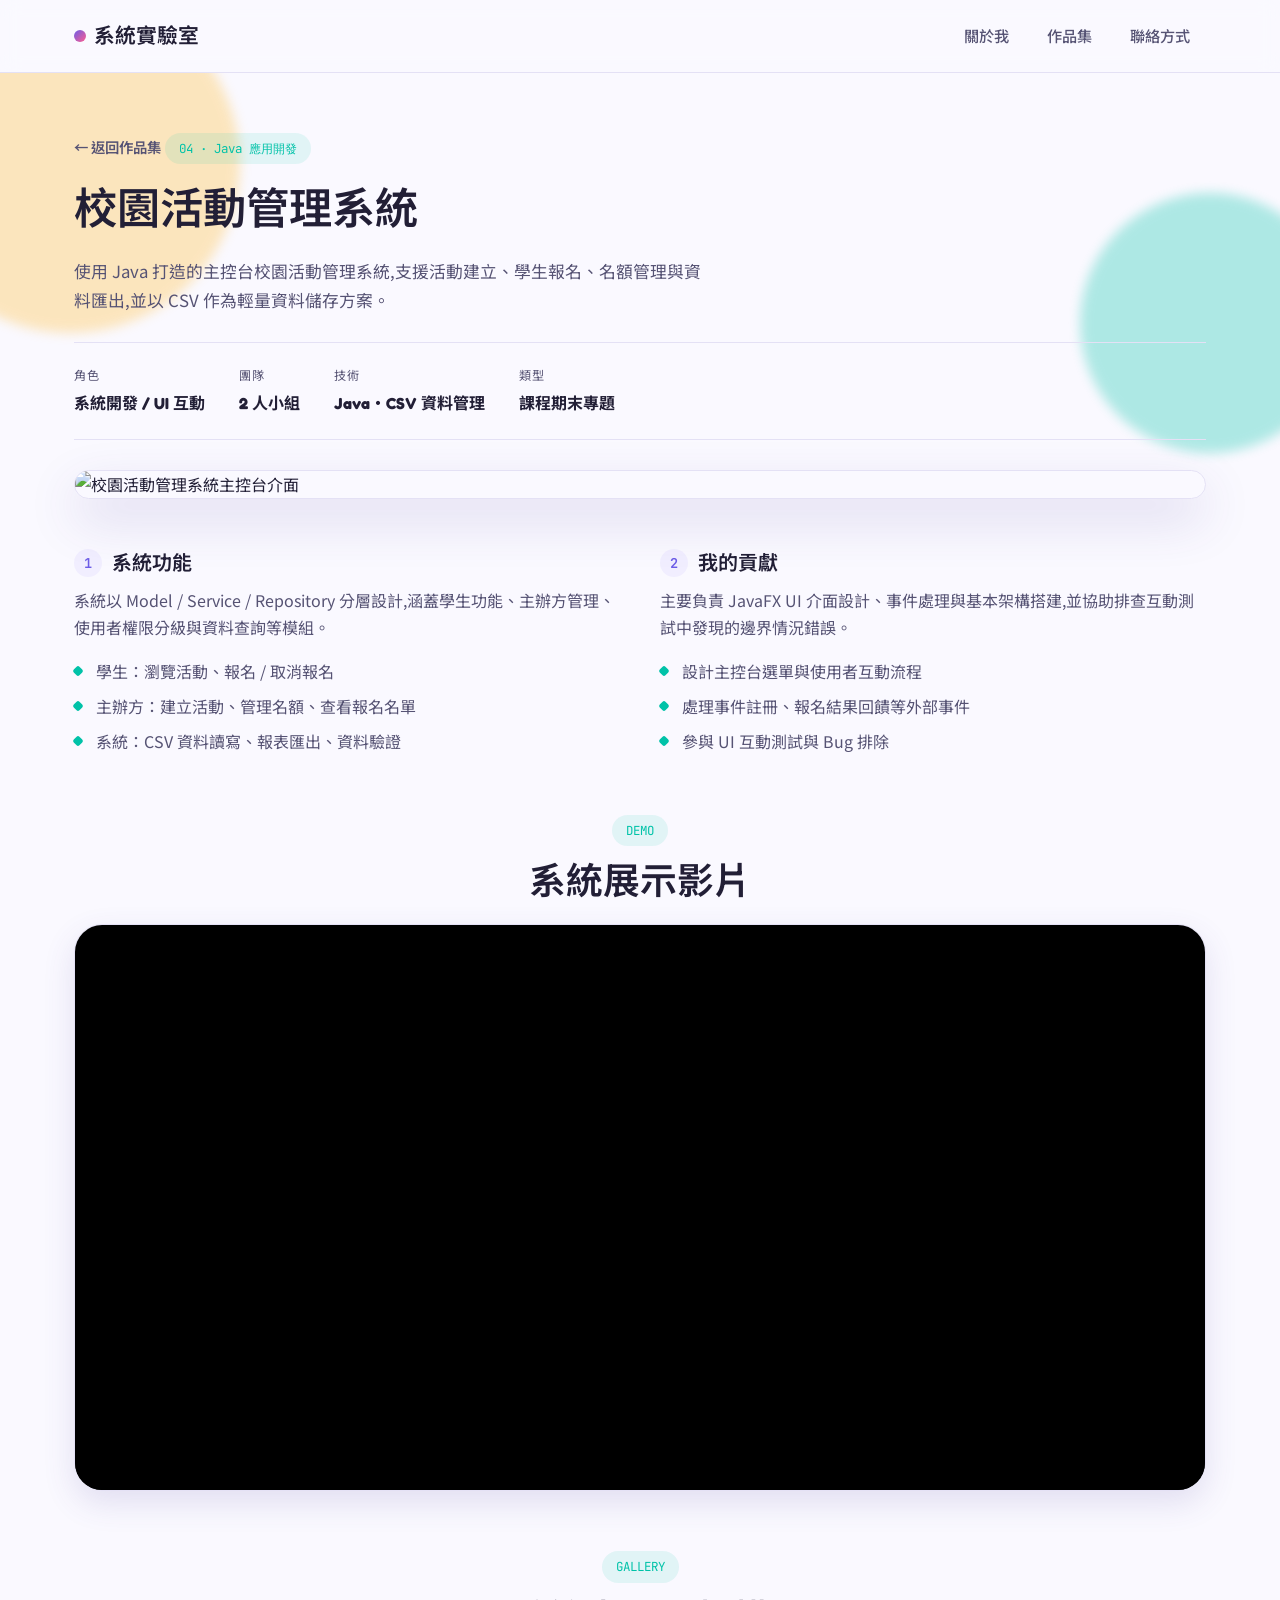
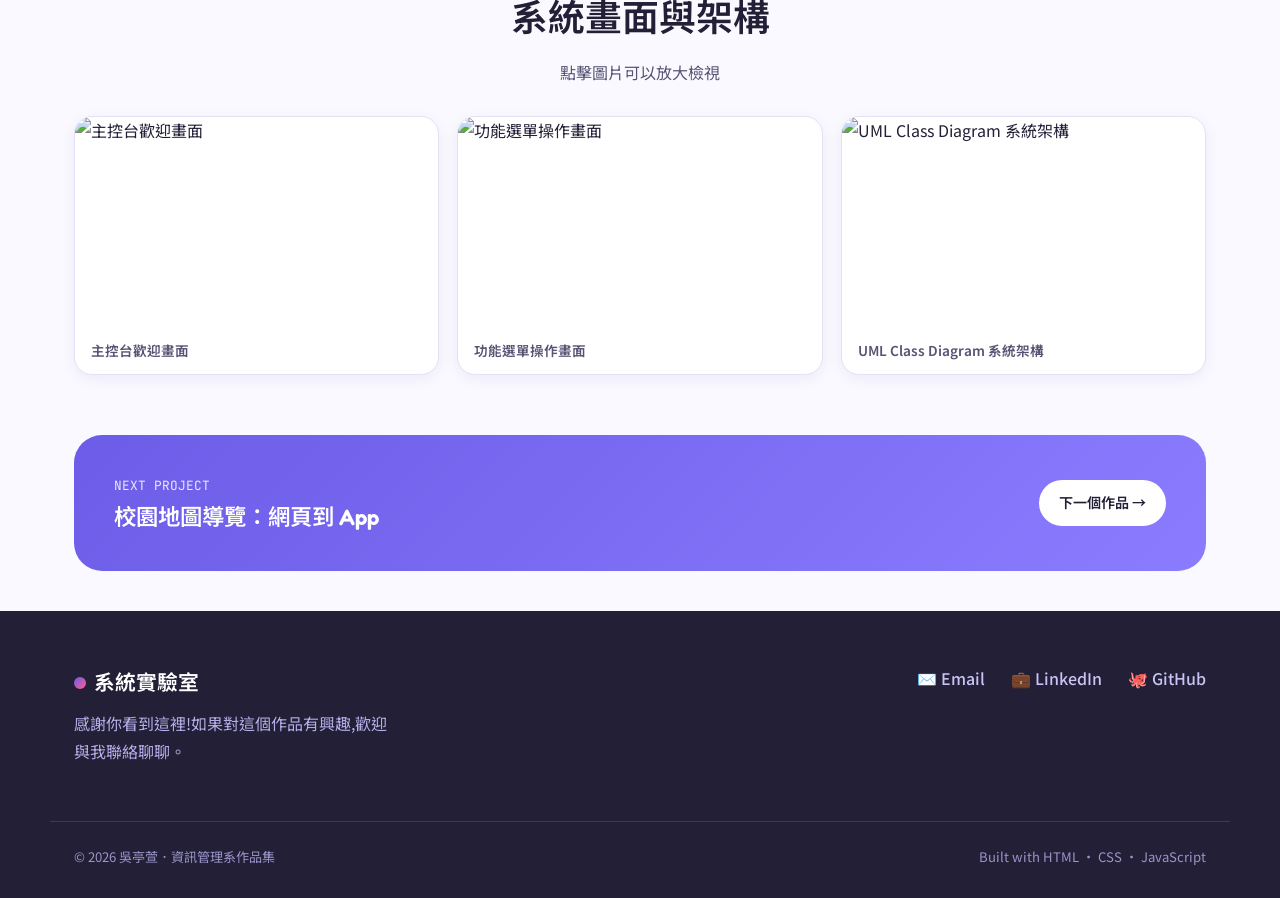
==== projects/campus-java.html @ 3a5bb80c "Create campus-java.html" ====
<!DOCTYPE html>
<html lang="zh-Hant">
<head>
<meta charset="UTF-8">
<meta name="viewport" content="width=device-width, initial-scale=1.0">
<title>校園活動管理系統｜作品集</title>
<link rel="preconnect" href="https://fonts.googleapis.com">
<link href="https://fonts.googleapis.com/css2?family=Fredoka:wght@500;600;700&family=Noto+Sans+TC:wght@400;500;700;900&family=JetBrains+Mono:wght@500&display=swap" rel="stylesheet">
<link rel="stylesheet" href="../css/style.css">
</head>
<body data-page="campus-java">

<nav class="site-nav">
  <div class="container">
    <a href="../index.html" class="brand"><span class="dot"></span>系統實驗室</a>
    <ul class="nav-links">
      <li><a href="../index.html#about">關於我</a></li>
      <li><a href="../index.html#projects">作品集</a></li>
      <li><a href="../index.html#contact">聯絡方式</a></li>
    </ul>
    <button class="nav-toggle" aria-label="開啟選單"><span></span></button>
  </div>
</nav>

<header class="proj-header">
  <div class="blob-field"><div class="blob b1"></div><div class="blob b2"></div></div>
  <div class="container">
    <a href="../index.html#projects" class="back-link">← 返回作品集</a>
    <span class="section-tag">04 · Java 應用開發</span>
    <h1>校園活動管理系統</h1>
    <p class="proj-subtitle">使用 Java 打造的主控台校園活動管理系統,支援活動建立、學生報名、名額管理與資料匯出,並以 CSV 作為輕量資料儲存方案。</p>

    <div class="proj-meta">
      <div class="meta-item"><div class="label">角色</div><div class="value">系統開發 / UI 互動</div></div>
      <div class="meta-item"><div class="label">團隊</div><div class="value">2 人小組</div></div>
      <div class="meta-item"><div class="label">技術</div><div class="value">Java・CSV 資料管理</div></div>
      <div class="meta-item"><div class="label">類型</div><div class="value">課程期末專題</div></div>
    </div>

    <div class="proj-cover reveal">
      <img src="../assets/images/campusjava/image1.png" alt="校園活動管理系統主控台介面">
    </div>
  </div>
</header>

<div class="container">

  <div class="content-grid">
    <div class="content-block reveal">
      <h3><span class="num">1</span>系統功能</h3>
      <p>系統以 Model / Service / Repository 分層設計,涵蓋學生功能、主辦方管理、使用者權限分級與資料查詢等模組。</p>
      <ul>
        <li>學生：瀏覽活動、報名 / 取消報名</li>
        <li>主辦方：建立活動、管理名額、查看報名名單</li>
        <li>系統：CSV 資料讀寫、報表匯出、資料驗證</li>
      </ul>
    </div>
    <div class="content-block reveal d1">
      <h3><span class="num">2</span>我的貢獻</h3>
      <p>主要負責 JavaFX UI 介面設計、事件處理與基本架構搭建,並協助排查互動測試中發現的邊界情況錯誤。</p>
      <ul>
        <li>設計主控台選單與使用者互動流程</li>
        <li>處理事件註冊、報名結果回饋等外部事件</li>
        <li>參與 UI 互動測試與 Bug 排除</li>
      </ul>
    </div>
  </div>

  <div class="section-head reveal" style="margin-bottom:20px;">
    <span class="section-tag">DEMO</span>
    <h2>系統展示影片</h2>
  </div>
  <div class="video-block reveal">
    <video controls poster="../assets/images/campusjava/video_thumb.jpg">
      <source src="../assets/video/campus_demo.mp4" type="video/mp4">
      您的瀏覽器不支援影片播放,請下載後觀看。
    </video>
  </div>

  <div class="section-head reveal" style="margin-bottom:30px;">
    <span class="section-tag">GALLERY</span>
    <h2>系統畫面與架構</h2>
    <p>點擊圖片可以放大檢視</p>
  </div>

  <div class="gallery reveal">
    <figure>
      <img src="../assets/images/campusjava/image1.png" alt="主控台歡迎畫面">
      <figcaption>主控台歡迎畫面</figcaption>
    </figure>
    <figure>
      <img src="../assets/images/campusjava/image2.png" alt="功能選單操作畫面">
      <figcaption>功能選單操作畫面</figcaption>
    </figure>
    <figure>
      <img src="../assets/images/campusjava/image13.png" alt="UML Class Diagram 系統架構">
      <figcaption>UML Class Diagram 系統架構</figcaption>
    </figure>
  </div>

  <a href="campus-map.html" class="next-project reveal">
    <div>
      <div class="label">NEXT PROJECT</div>
      <h3>校園地圖導覽：網頁到 App</h3>
    </div>
    <span class="btn btn-ghost btn-sm">下一個作品 →</span>
  </a>

</div>

<footer>
  <div class="container footer-inner">
    <div>
      <div class="brand" style="color:#fff; margin-bottom:10px;"><span class="dot"></span>系統實驗室</div>
      <p style="color:#B4AEE8; max-width: 320px;">感謝你看到這裡!如果對這個作品有興趣,歡迎與我聯絡聊聊。</p>
    </div>
    <ul class="footer-links">
      <li><a href="mailto:a11323037@yuntech.edu.tw">✉️ Email</a></li>
      <li><a href="#">💼 LinkedIn</a></li>
      <li><a href="#">🐙 GitHub</a></li>
    </ul>
  </div>
  <div class="container footer-bottom">
    <span>© 2026 吳亭萱．資訊管理系作品集</span>
    <span>Built with HTML · CSS · JavaScript</span>
  </div>
</footer>

<script src="../js/main.js"></script>
</body>
</html>
---- css/style.css ----
/* ============================================================
   系統實驗室 Portfolio — Design Tokens
   ============================================================ */
:root {
  /* Color palette — 活潑清新 */
  --violet: #6C5CE7;
  --violet-dark: #4E3FC8;
  --pink: #FF5D8F;
  --mint: #00C2A8;
  --yellow: #FFC145;
  --sky: #3E9DFF;
  --bg: #FAF9FF;
  --bg-alt: #F1EEFF;
  --card: #FFFFFF;
  --ink: #221F36;
  --ink-soft: #565374;
  --line: #E4E1F5;

  --radius-lg: 28px;
  --radius-md: 18px;
  --radius-sm: 12px;
  --radius-pill: 999px;

  --shadow-sm: 0 4px 14px rgba(76, 63, 156, 0.08);
  --shadow-md: 0 12px 32px rgba(76, 63, 156, 0.14);
  --shadow-lg: 0 20px 50px rgba(76, 63, 156, 0.18);

  --font-display: 'Fredoka', 'Noto Sans TC', sans-serif;
  --font-body: 'Noto Sans TC', 'Inter', sans-serif;
  --font-mono: 'JetBrains Mono', monospace;

  --maxw: 1180px;
}

* { box-sizing: border-box; }
html { scroll-behavior: smooth; }

body {
  margin: 0;
  background: var(--bg);
  color: var(--ink);
  font-family: var(--font-body);
  line-height: 1.7;
  -webkit-font-smoothing: antialiased;
  overflow-x: hidden;
}

img { max-width: 100%; display: block; }
a { color: inherit; text-decoration: none; }
ul { margin: 0; padding: 0; list-style: none; }
h1, h2, h3, h4 {
  font-family: var(--font-display);
  font-weight: 600;
  margin: 0 0 0.5em;
  line-height: 1.25;
}
p { margin: 0 0 1em; }

.container {
  max-width: var(--maxw);
  margin: 0 auto;
  padding: 0 24px;
}

/* Reduced motion respect */
@media (prefers-reduced-motion: reduce) {
  html { scroll-behavior: auto; }
  * { animation-duration: 0.01ms !important; animation-iteration-count: 1 !important; transition-duration: 0.01ms !important; }
}

/* ============================================================
   Background blobs (signature ambience)
   ============================================================ */
.blob-field {
  position: absolute;
  inset: 0;
  overflow: hidden;
  z-index: 0;
  pointer-events: none;
}
.blob {
  position: absolute;
  border-radius: 50%;
  filter: blur(6px);
  opacity: 0.5;
}
.blob.b1 { width: 340px; height: 340px; background: var(--yellow); top: -80px; left: -100px; opacity: .35;}
.blob.b2 { width: 260px; height: 260px; background: var(--mint); top: 120px; right: -60px; opacity: .3; }
.blob.b3 { width: 200px; height: 200px; background: var(--pink); bottom: -60px; left: 30%; opacity: .25; }

/* ============================================================
   Nav
   ============================================================ */
.site-nav {
  position: sticky;
  top: 0;
  z-index: 100;
  background: rgba(250, 249, 255, 0.85);
  backdrop-filter: blur(10px);
  border-bottom: 1px solid var(--line);
}
.site-nav .container {
  display: flex;
  align-items: center;
  justify-content: space-between;
  height: 72px;
}
.brand {
  font-family: var(--font-display);
  font-weight: 600;
  font-size: 1.3rem;
  display: flex;
  align-items: center;
  gap: 8px;
}
.brand .dot {
  width: 12px; height: 12px;
  border-radius: 50%;
  background: linear-gradient(135deg, var(--violet), var(--pink));
  display: inline-block;
}
.nav-links {
  display: flex;
  gap: 6px;
  align-items: center;
}
.nav-links a {
  padding: 9px 16px;
  border-radius: var(--radius-pill);
  font-weight: 500;
  font-size: 0.95rem;
  color: var(--ink-soft);
  transition: background .2s ease, color .2s ease;
}
.nav-links a:hover, .nav-links a.active {
  background: var(--violet);
  color: #fff;
}
.nav-toggle {
  display: none;
  width: 42px; height: 42px;
  border-radius: var(--radius-sm);
  border: none;
  background: var(--bg-alt);
  cursor: pointer;
  position: relative;
}
.nav-toggle span, .nav-toggle::before, .nav-toggle::after {
  content: '';
  position: absolute;
  left: 10px; right: 10px;
  height: 2px;
  background: var(--ink);
  transition: transform .25s ease, opacity .25s ease;
}
.nav-toggle::before { top: 14px; }
.nav-toggle span { top: 20px; }
.nav-toggle::after { top: 26px; }
.nav-toggle.open::before { transform: translateY(6px) rotate(45deg); }
.nav-toggle.open::after { transform: translateY(-6px) rotate(-45deg); }
.nav-toggle.open span { opacity: 0; }

/* ============================================================
   Buttons
   ============================================================ */
.btn {
  display: inline-flex;
  align-items: center;
  gap: 8px;
  padding: 13px 26px;
  border-radius: var(--radius-pill);
  font-weight: 600;
  font-size: 0.98rem;
  cursor: pointer;
  border: none;
  transition: transform .18s ease, box-shadow .18s ease;
}
.btn:hover { transform: translateY(-2px); }
.btn-primary {
  background: linear-gradient(135deg, var(--violet), #8B7CFF);
  color: #fff;
  box-shadow: var(--shadow-md);
}
.btn-primary:hover { box-shadow: var(--shadow-lg); }
.btn-ghost {
  background: #fff;
  color: var(--ink);
  border: 2px solid var(--line);
}
.btn-ghost:hover { border-color: var(--violet); color: var(--violet); }
.btn-sm { padding: 9px 18px; font-size: 0.88rem; }

/* ============================================================
   Hero
   ============================================================ */
.hero {
  position: relative;
  padding: 90px 0 60px;
}
.hero-inner {
  position: relative;
  z-index: 2;
  display: grid;
  grid-template-columns: 1.15fr 0.85fr;
  gap: 48px;
  align-items: center;
}
.eyebrow {
  display: inline-flex;
  align-items: center;
  gap: 8px;
  font-family: var(--font-mono);
  font-size: 0.82rem;
  letter-spacing: .04em;
  background: var(--bg-alt);
  color: var(--violet-dark);
  padding: 6px 14px;
  border-radius: var(--radius-pill);
  margin-bottom: 18px;
}
.hero h1 {
  font-size: clamp(2.2rem, 4.2vw, 3.4rem);
  margin-bottom: 14px;
}
.hero h1 .accent { color: var(--violet); }
.role-line {
  font-size: clamp(1.1rem, 2vw, 1.5rem);
  font-weight: 500;
  color: var(--ink-soft);
  height: 1.8em;
  display: flex;
  align-items: center;
  margin-bottom: 20px;
}
.role-line .type-target {
  color: var(--pink);
  font-weight: 600;
  margin-left: 8px;
  border-right: 2px solid var(--pink);
  padding-right: 4px;
}
.hero-lede {
  max-width: 52ch;
  color: var(--ink-soft);
  font-size: 1.05rem;
  margin-bottom: 28px;
}
.hero-cta { display: flex; gap: 14px; flex-wrap: wrap; }

.hero-visual {
  position: relative;
  display: flex;
  align-items: center;
  justify-content: center;
}
.avatar-card {
  position: relative;
  width: 100%;
  max-width: 360px;
  aspect-ratio: 1;
  border-radius: 40% 60% 55% 45% / 45% 40% 60% 55%;
  background: linear-gradient(155deg, var(--violet), var(--pink) 60%, var(--yellow));
  display: flex;
  align-items: center;
  justify-content: center;
  box-shadow: var(--shadow-lg);
  animation: blob-morph 10s ease-in-out infinite;
}
.avatar-card .emoji { font-size: 5.5rem; }
@keyframes blob-morph {
  0%, 100% { border-radius: 40% 60% 55% 45% / 45% 40% 60% 55%; }
  50% { border-radius: 58% 42% 40% 60% / 55% 60% 40% 45%; }
}
.floating-tag {
  position: absolute;
  background: #fff;
  padding: 8px 16px;
  border-radius: var(--radius-pill);
  box-shadow: var(--shadow-md);
  font-size: 0.85rem;
  font-weight: 600;
  display: flex;
  align-items: center;
  gap: 6px;
  animation: float 5s ease-in-out infinite;
}
.floating-tag.t1 { top: 6%; right: -4%; animation-delay: .2s; }
.floating-tag.t2 { bottom: 14%; left: -8%; animation-delay: 1.2s; }
.floating-tag.t3 { bottom: -2%; right: 12%; animation-delay: 2.1s; }
@keyframes float {
  0%, 100% { transform: translateY(0); }
  50% { transform: translateY(-10px); }
}

/* ============================================================
   Stats
   ============================================================ */
.stats-bar {
  display: grid;
  grid-template-columns: repeat(4, 1fr);
  gap: 20px;
  margin: 40px 0 80px;
}
.stat-card {
  background: var(--card);
  border-radius: var(--radius-md);
  padding: 26px 20px;
  text-align: center;
  box-shadow: var(--shadow-sm);
  border: 1px solid var(--line);
}
.stat-num {
  font-family: var(--font-display);
  font-size: 2.1rem;
  font-weight: 600;
  color: var(--violet);
}
.stat-label { font-size: 0.85rem; color: var(--ink-soft); margin-top: 4px; }

/* ============================================================
   Section headers
   ============================================================ */
.section { padding: 70px 0; }
.section-head { max-width: 640px; margin: 0 auto 44px; text-align: center; }
.section-head h2 { font-size: clamp(1.7rem, 3vw, 2.3rem); }
.section-head p { color: var(--ink-soft); }
.section-tag {
  display: inline-block;
  font-family: var(--font-mono);
  font-size: 0.78rem;
  color: var(--mint);
  background: rgba(0,194,168,0.1);
  padding: 5px 14px;
  border-radius: var(--radius-pill);
  margin-bottom: 12px;
}

/* ============================================================
   About
   ============================================================ */
.about-grid {
  display: grid;
  grid-template-columns: 0.8fr 1.2fr;
  gap: 50px;
  align-items: center;
}
.about-card {
  background: var(--card);
  border-radius: var(--radius-lg);
  padding: 30px;
  box-shadow: var(--shadow-sm);
  border: 1px solid var(--line);
}
.skill-pills { display: flex; flex-wrap: wrap; gap: 10px; margin-top: 18px; }
.pill {
  background: var(--bg-alt);
  color: var(--violet-dark);
  padding: 8px 16px;
  border-radius: var(--radius-pill);
  font-size: 0.86rem;
  font-weight: 600;
}
.pill.pink { background: rgba(255,93,143,.12); color: #C9366A; }
.pill.mint { background: rgba(0,194,168,.12); color: #007F6E; }
.pill.yellow { background: rgba(255,193,69,.16); color: #96650A; }

.timeline { display: flex; flex-direction: column; gap: 22px; }
.timeline-item { display: flex; gap: 18px; }
.timeline-dot {
  width: 14px; height: 14px; border-radius: 50%;
  background: var(--violet); margin-top: 6px; flex-shrink: 0;
  box-shadow: 0 0 0 5px var(--bg-alt);
}
.timeline-item h4 { margin-bottom: 4px; }
.timeline-item span { color: var(--ink-soft); font-size: 0.88rem; }

/* ============================================================
   Filter tabs
   ============================================================ */
.filter-tabs {
  display: flex;
  gap: 10px;
  flex-wrap: wrap;
  justify-content: center;
  margin-bottom: 40px;
}
.filter-tab {
  padding: 10px 20px;
  border-radius: var(--radius-pill);
  background: var(--card);
  border: 1.5px solid var(--line);
  font-weight: 600;
  font-size: 0.9rem;
  cursor: pointer;
  transition: all .2s ease;
  color: var(--ink-soft);
}
.filter-tab:hover { border-color: var(--violet); color: var(--violet); }
.filter-tab.active {
  background: var(--ink);
  border-color: var(--ink);
  color: #fff;
}

/* ============================================================
   Project cards grid
   ============================================================ */
.project-grid {
  display: grid;
  grid-template-columns: repeat(auto-fit, minmax(320px, 1fr));
  gap: 28px;
}
.project-card {
  background: var(--card);
  border-radius: var(--radius-lg);
  overflow: hidden;
  border: 1px solid var(--line);
  box-shadow: var(--shadow-sm);
  transition: transform .3s ease, box-shadow .3s ease;
  display: flex;
  flex-direction: column;
}
.project-card:hover { transform: translateY(-8px); box-shadow: var(--shadow-lg); }
.project-thumb {
  height: 190px;
  overflow: hidden;
  position: relative;
  background: var(--bg-alt);
}
.project-thumb img {
  width: 100%; height: 100%; object-fit: cover;
  transition: transform .4s ease;
}
.project-card:hover .project-thumb img { transform: scale(1.06); }
.project-num {
  position: absolute;
  top: 14px; left: 14px;
  background: rgba(255,255,255,0.92);
  font-family: var(--font-mono);
  font-size: 0.78rem;
  font-weight: 700;
  padding: 5px 11px;
  border-radius: var(--radius-pill);
  color: var(--violet);
}
.project-body { padding: 24px; display: flex; flex-direction: column; flex: 1; }
.project-body h3 { font-size: 1.2rem; margin-bottom: 8px; }
.project-body p { color: var(--ink-soft); font-size: 0.92rem; flex: 1; }
.tag-stack { display: flex; flex-wrap: wrap; gap: 7px; margin: 14px 0 18px; }
.sticker {
  font-size: 0.76rem;
  font-weight: 700;
  padding: 5px 11px;
  border-radius: var(--radius-sm);
  transform: rotate(var(--r, -2deg));
  box-shadow: 0 2px 6px rgba(0,0,0,0.08);
}
.sticker:nth-child(2n) { --r: 2deg; }
.sticker:nth-child(3n) { --r: -1deg; }
.sticker.c-violet { background: var(--violet); color: #fff; }
.sticker.c-pink { background: var(--pink); color: #fff; }
.sticker.c-mint { background: var(--mint); color: #fff; }
.sticker.c-yellow { background: var(--yellow); color: #4A3400; }
.sticker.c-sky { background: var(--sky); color: #fff; }
.card-link {
  display: inline-flex;
  align-items: center;
  gap: 6px;
  font-weight: 700;
  color: var(--violet);
  font-size: 0.92rem;
}
.card-link .arrow { transition: transform .2s ease; }
.project-card:hover .card-link .arrow { transform: translateX(5px); }

/* ============================================================
   Reveal-on-scroll
   ============================================================ */
.reveal {
  opacity: 0;
  transform: translateY(24px);
  transition: opacity .7s ease, transform .7s ease;
}
.reveal.in-view { opacity: 1; transform: translateY(0); }
.reveal.d1 { transition-delay: .08s; }
.reveal.d2 { transition-delay: .16s; }
.reveal.d3 { transition-delay: .24s; }
.reveal.d4 { transition-delay: .32s; }

/* ============================================================
   Footer
   ============================================================ */
footer {
  background: var(--ink);
  color: #E7E4FF;
  padding: 54px 0 30px;
  margin-top: 40px;
}
.footer-inner { display: flex; justify-content: space-between; align-items: flex-start; flex-wrap: wrap; gap: 30px; }
.footer-links { display: flex; gap: 26px; flex-wrap: wrap; }
.footer-links a { color: #C9C4F5; font-weight: 500; }
.footer-links a:hover { color: #fff; }
.footer-bottom {
  margin-top: 40px;
  padding-top: 24px;
  border-top: 1px solid rgba(255,255,255,0.12);
  font-size: 0.82rem;
  color: #9A94C9;
  display: flex;
  justify-content: space-between;
  flex-wrap: wrap;
  gap: 10px;
}

/* ============================================================
   Back to top
   ============================================================ */
.back-to-top {
  position: fixed;
  right: 24px; bottom: 24px;
  width: 48px; height: 48px;
  border-radius: 50%;
  background: var(--violet);
  color: #fff;
  border: none;
  cursor: pointer;
  display: flex;
  align-items: center;
  justify-content: center;
  box-shadow: var(--shadow-md);
  opacity: 0;
  visibility: hidden;
  transform: translateY(10px);
  transition: all .3s ease;
  z-index: 90;
  font-size: 1.2rem;
}
.back-to-top.show { opacity: 1; visibility: visible; transform: translateY(0); }
.back-to-top:hover { background: var(--violet-dark); }

/* ============================================================
   Project detail page
   ============================================================ */
.proj-header {
  padding: 60px 0 40px;
  position: relative;
}
.proj-header .container { position: relative; z-index: 2; }
.back-link {
  display: inline-flex;
  align-items: center;
  gap: 6px;
  color: var(--ink-soft);
  font-weight: 600;
  font-size: 0.9rem;
  margin-bottom: 22px;
}
.back-link:hover { color: var(--violet); }
.proj-header h1 { font-size: clamp(1.9rem, 4vw, 2.7rem); max-width: 800px; }
.proj-subtitle { color: var(--ink-soft); font-size: 1.05rem; max-width: 640px; margin-bottom: 22px; }
.proj-meta {
  display: flex;
  gap: 34px;
  flex-wrap: wrap;
  margin: 28px 0;
  padding: 22px 0;
  border-top: 1px solid var(--line);
  border-bottom: 1px solid var(--line);
}
.meta-item .label { font-size: 0.76rem; text-transform: uppercase; letter-spacing: .05em; color: var(--ink-soft); margin-bottom: 4px; }
.meta-item .value { font-weight: 700; font-family: var(--font-display); }
.proj-cover {
  border-radius: var(--radius-lg);
  overflow: hidden;
  box-shadow: var(--shadow-lg);
  margin: 30px 0 10px;
  border: 1px solid var(--line);
}
.proj-cover img { width: 100%; }

.content-grid {
  display: grid;
  grid-template-columns: 1fr 1fr;
  gap: 40px;
  margin-bottom: 60px;
}
.content-block h3 {
  font-size: 1.25rem;
  display: flex;
  align-items: center;
  gap: 10px;
}
.content-block h3 .num {
  font-family: var(--font-mono);
  font-size: 0.85rem;
  background: var(--bg-alt);
  color: var(--violet);
  width: 28px; height: 28px;
  border-radius: 50%;
  display: flex;
  align-items: center;
  justify-content: center;
}
.content-block p, .content-block li { color: var(--ink-soft); }
.content-block ul { display: flex; flex-direction: column; gap: 8px; }
.content-block li { position: relative; padding-left: 22px; }
.content-block li::before {
  content: '';
  position: absolute; left: 0; top: 9px;
  width: 8px; height: 8px; border-radius: 2px;
  background: var(--mint);
  transform: rotate(45deg);
}

.gallery {
  display: grid;
  grid-template-columns: repeat(auto-fit, minmax(260px, 1fr));
  gap: 18px;
  margin: 20px 0 60px;
}
.gallery figure {
  margin: 0;
  border-radius: var(--radius-md);
  overflow: hidden;
  border: 1px solid var(--line);
  background: var(--card);
  cursor: zoom-in;
  box-shadow: var(--shadow-sm);
}
.gallery img {
  width: 100%; height: 210px; object-fit: cover;
  transition: transform .35s ease;
}
.gallery figure:hover img { transform: scale(1.05); }
.gallery figcaption {
  padding: 12px 16px;
  font-size: 0.85rem;
  color: var(--ink-soft);
  font-weight: 600;
}

.video-block {
  border-radius: var(--radius-lg);
  overflow: hidden;
  border: 1px solid var(--line);
  box-shadow: var(--shadow-md);
  margin: 20px 0 60px;
}
.video-block video { width: 100%; display: block; background: #000; }

.resource-row { display: flex; gap: 14px; flex-wrap: wrap; margin-bottom: 60px; }
.resource-chip {
  display: flex;
  align-items: center;
  gap: 10px;
  background: var(--card);
  border: 1px solid var(--line);
  padding: 12px 18px;
  border-radius: var(--radius-md);
  font-weight: 600;
  font-size: 0.9rem;
  box-shadow: var(--shadow-sm);
  transition: transform .2s ease, border-color .2s ease;
}
.resource-chip:hover { transform: translateY(-3px); border-color: var(--violet); }

.next-project {
  background: linear-gradient(135deg, var(--violet), #8B7CFF);
  border-radius: var(--radius-lg);
  padding: 40px;
  color: #fff;
  display: flex;
  justify-content: space-between;
  align-items: center;
  flex-wrap: wrap;
  gap: 20px;
  margin-bottom: 20px;
}
.next-project .label { font-family: var(--font-mono); font-size: 0.8rem; opacity: .85; }
.next-project h3 { margin: 6px 0 0; font-size: 1.4rem; }
.next-project .btn-ghost { background: #fff; border-color: #fff; }

/* ============================================================
   Lightbox
   ============================================================ */
.lightbox {
  position: fixed; inset: 0;
  background: rgba(20, 18, 40, 0.92);
  display: none;
  align-items: center;
  justify-content: center;
  z-index: 200;
  padding: 40px;
}
.lightbox.open { display: flex; }
.lightbox img {
  max-width: 90vw; max-height: 82vh;
  border-radius: var(--radius-md);
  box-shadow: 0 20px 60px rgba(0,0,0,0.5);
}
.lightbox-caption {
  position: absolute;
  bottom: 30px; left: 0; right: 0;
  text-align: center;
  color: #fff;
  font-size: 0.95rem;
}
.lightbox-close, .lightbox-prev, .lightbox-next {
  position: absolute;
  background: rgba(255,255,255,0.12);
  color: #fff;
  border: none;
  width: 46px; height: 46px;
  border-radius: 50%;
  font-size: 1.3rem;
  cursor: pointer;
  display: flex; align-items: center; justify-content: center;
  transition: background .2s ease;
}
.lightbox-close:hover, .lightbox-prev:hover, .lightbox-next:hover { background: rgba(255,255,255,0.25); }
.lightbox-close { top: 26px; right: 26px; }
.lightbox-prev { left: 26px; top: 50%; transform: translateY(-50%); }
.lightbox-next { right: 26px; top: 50%; transform: translateY(-50%); }

/* ============================================================
   Responsive
   ============================================================ */
@media (max-width: 880px) {
  .hero-inner { grid-template-columns: 1fr; }
  .hero-visual { order: -1; max-width: 280px; margin: 0 auto 20px; }
  .about-grid { grid-template-columns: 1fr; }
  .content-grid { grid-template-columns: 1fr; gap: 26px; }
  .stats-bar { grid-template-columns: repeat(2, 1fr); }
}
@media (max-width: 720px) {
  .nav-links { position: fixed; top: 72px; left: 0; right: 0; background: var(--bg); flex-direction: column; align-items: stretch; padding: 12px 20px 20px; border-bottom: 1px solid var(--line); transform: translateY(-140%); transition: transform .3s ease; }
  .nav-links.open { transform: translateY(0); }
  .nav-links a { text-align: center; padding: 12px; }
  .nav-toggle { display: block; }
  .hero { padding: 50px 0 40px; }
  .proj-meta { gap: 20px; }
  .next-project { flex-direction: column; align-items: flex-start; }
}
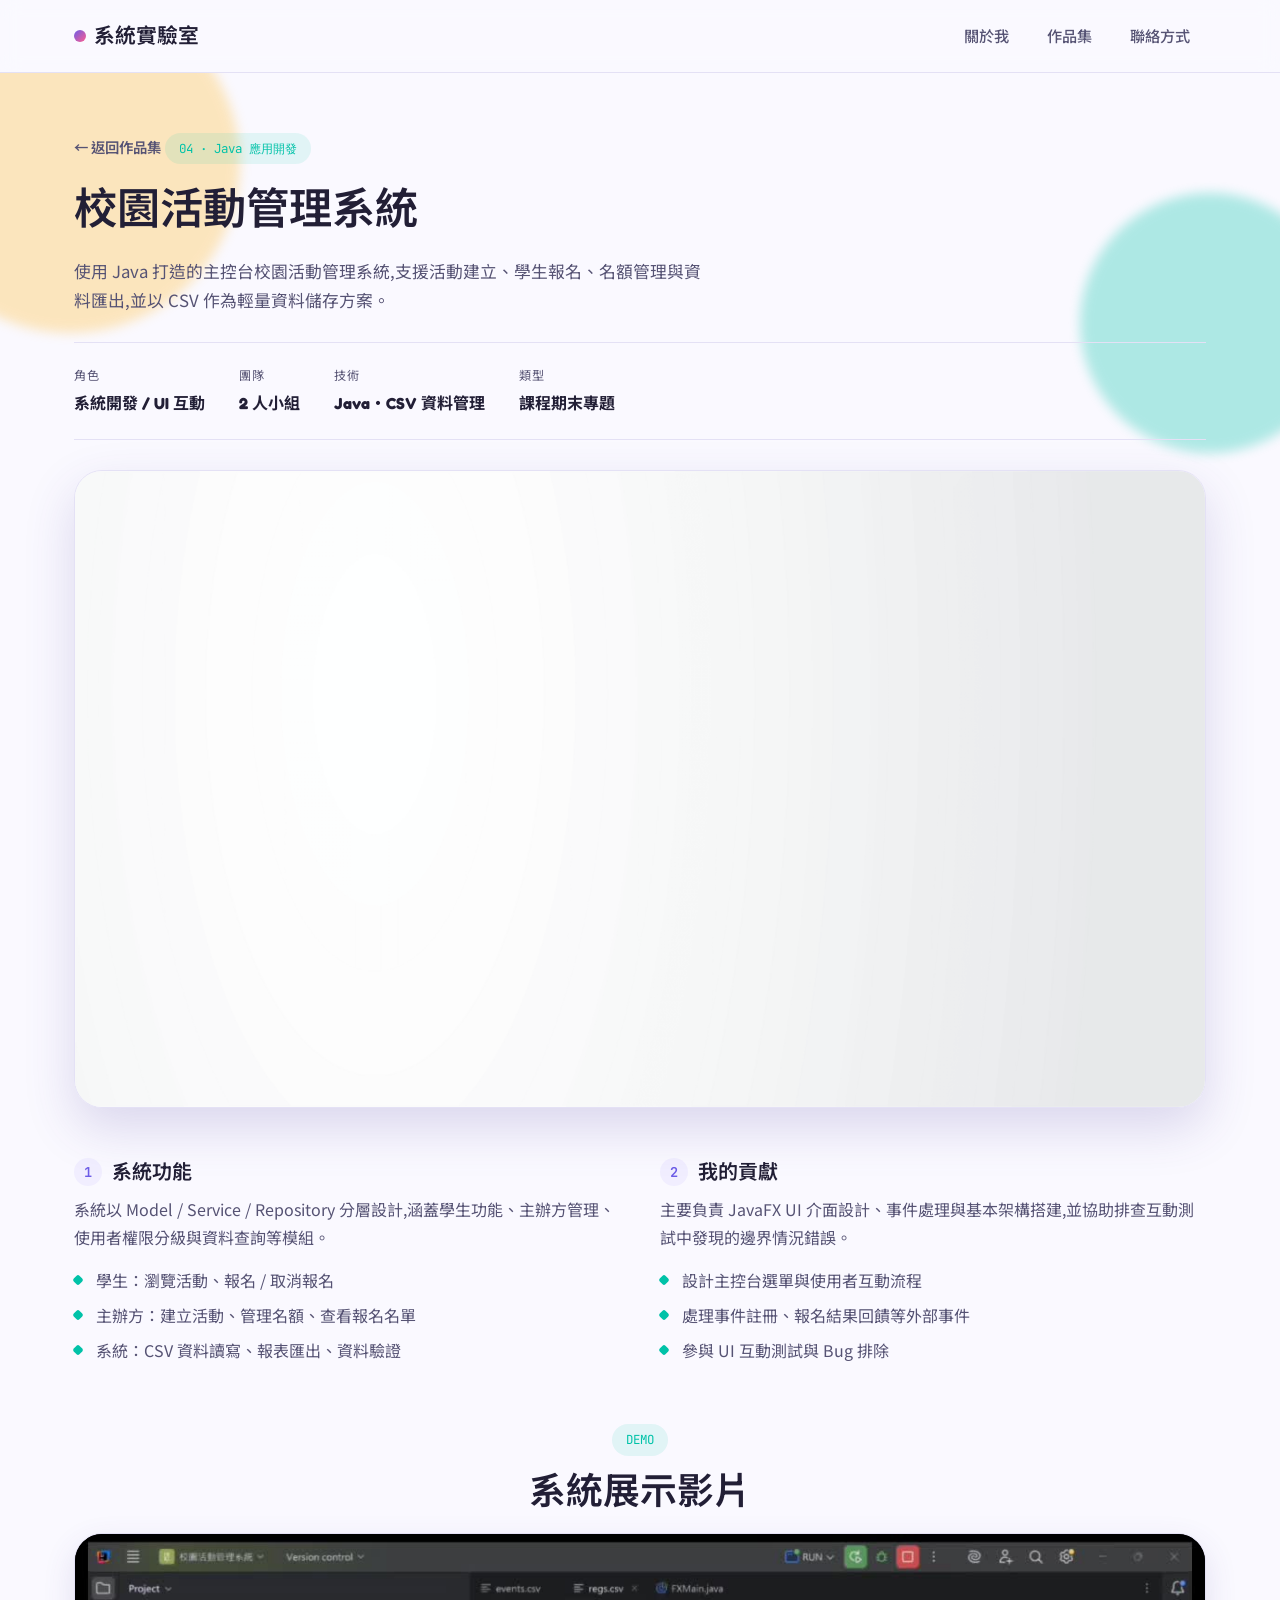
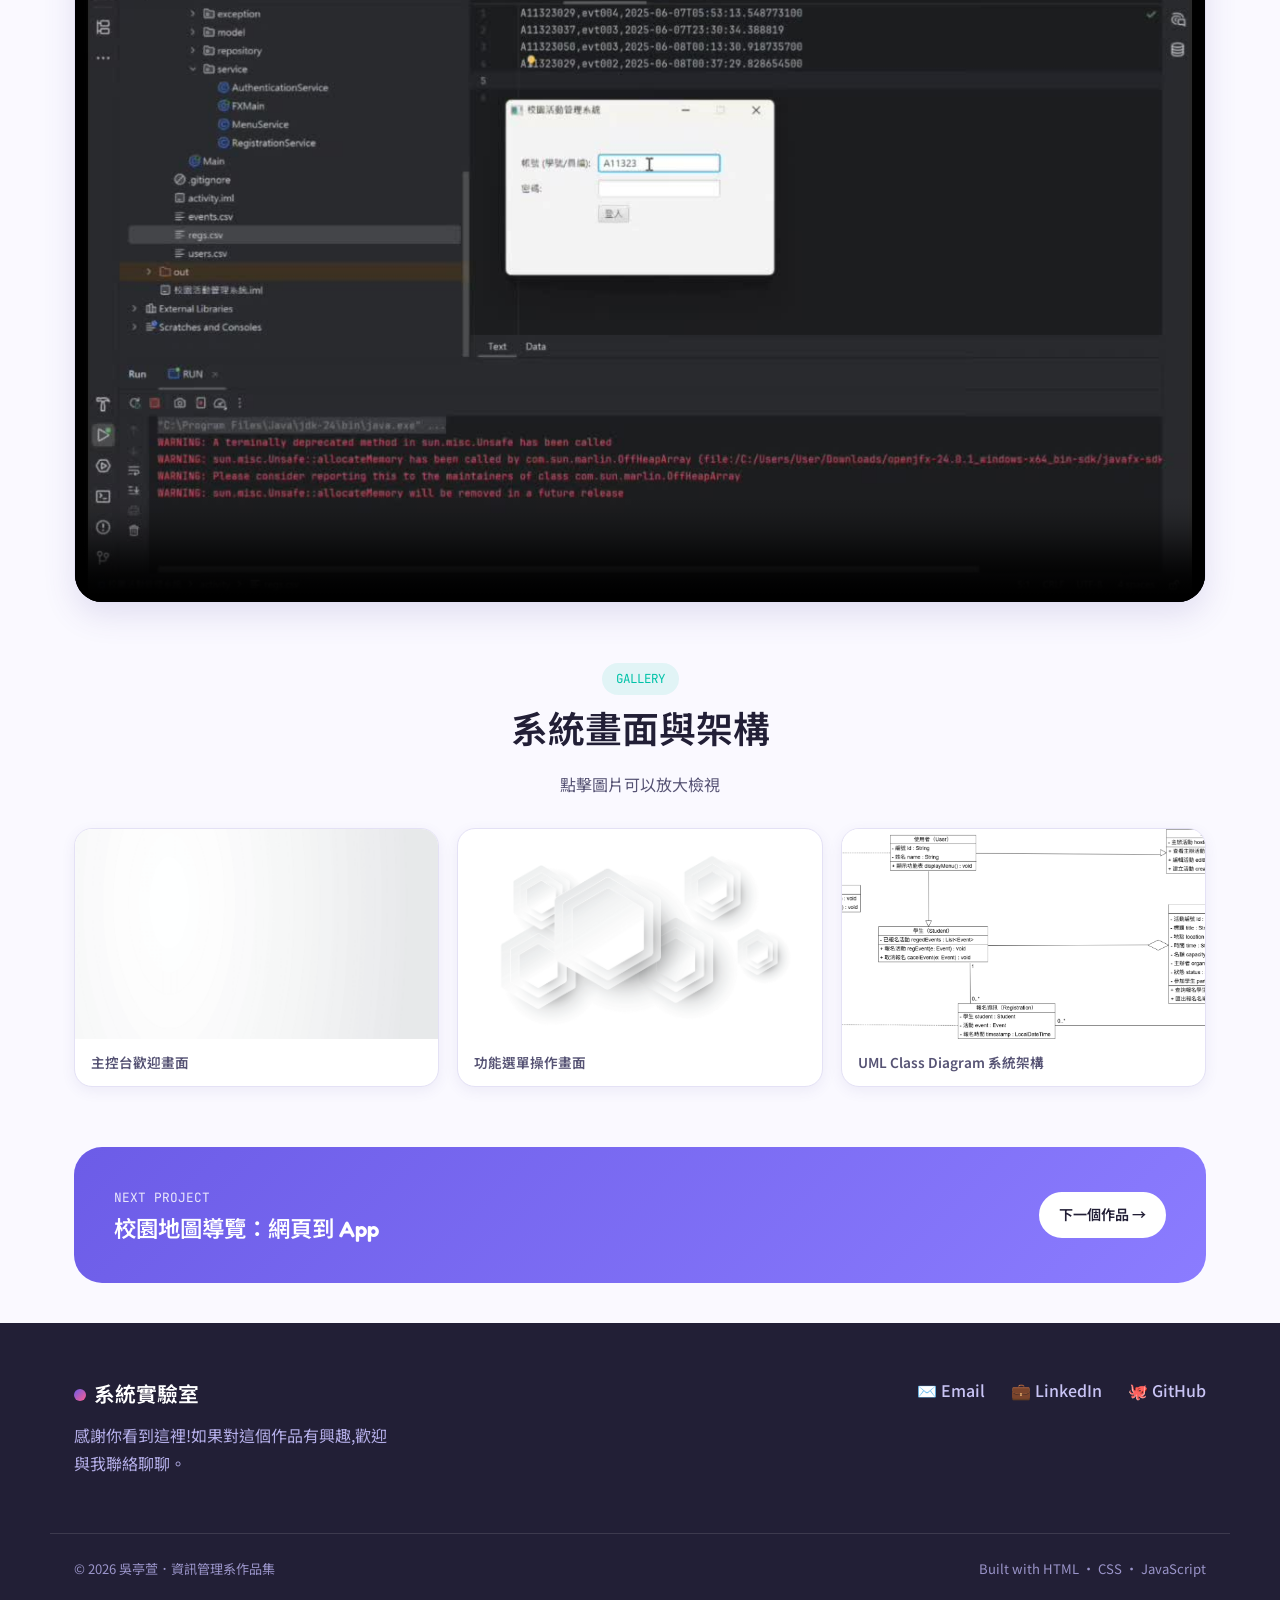
==== commit ae007d76: "Update campus-java.html" ====
--- a/projects/campus-java.html
+++ b/projects/campus-java.html
@@ -6,7 +6,7 @@
 <title>校園活動管理系統｜作品集</title>
 <link rel="preconnect" href="https://fonts.googleapis.com">
 <link href="https://fonts.googleapis.com/css2?family=Fredoka:wght@500;600;700&family=Noto+Sans+TC:wght@400;500;700;900&family=JetBrains+Mono:wght@500&display=swap" rel="stylesheet">
-<link rel="stylesheet" href="../css/style.css">
+<link rel="stylesheet" href="../style.css">
 </head>
 <body data-page="campus-java">
 
@@ -126,6 +126,6 @@
   </div>
 </footer>
 
-<script src="../js/main.js"></script>
+<script src="../main.js"></script>
 </body>
 </html>
--- a/style.css
+++ b/style.css
@@ -0,0 +1,743 @@
+/* ============================================================
+   系統實驗室 Portfolio — Design Tokens
+   ============================================================ */
+:root {
+  /* Color palette — 活潑清新 */
+  --violet: #6C5CE7;
+  --violet-dark: #4E3FC8;
+  --pink: #FF5D8F;
+  --mint: #00C2A8;
+  --yellow: #FFC145;
+  --sky: #3E9DFF;
+  --bg: #FAF9FF;
+  --bg-alt: #F1EEFF;
+  --card: #FFFFFF;
+  --ink: #221F36;
+  --ink-soft: #565374;
+  --line: #E4E1F5;
+
+  --radius-lg: 28px;
+  --radius-md: 18px;
+  --radius-sm: 12px;
+  --radius-pill: 999px;
+
+  --shadow-sm: 0 4px 14px rgba(76, 63, 156, 0.08);
+  --shadow-md: 0 12px 32px rgba(76, 63, 156, 0.14);
+  --shadow-lg: 0 20px 50px rgba(76, 63, 156, 0.18);
+
+  --font-display: 'Fredoka', 'Noto Sans TC', sans-serif;
+  --font-body: 'Noto Sans TC', 'Inter', sans-serif;
+  --font-mono: 'JetBrains Mono', monospace;
+
+  --maxw: 1180px;
+}
+
+* { box-sizing: border-box; }
+html { scroll-behavior: smooth; }
+
+body {
+  margin: 0;
+  background: var(--bg);
+  color: var(--ink);
+  font-family: var(--font-body);
+  line-height: 1.7;
+  -webkit-font-smoothing: antialiased;
+  overflow-x: hidden;
+}
+
+img { max-width: 100%; display: block; }
+a { color: inherit; text-decoration: none; }
+ul { margin: 0; padding: 0; list-style: none; }
+h1, h2, h3, h4 {
+  font-family: var(--font-display);
+  font-weight: 600;
+  margin: 0 0 0.5em;
+  line-height: 1.25;
+}
+p { margin: 0 0 1em; }
+
+.container {
+  max-width: var(--maxw);
+  margin: 0 auto;
+  padding: 0 24px;
+}
+
+/* Reduced motion respect */
+@media (prefers-reduced-motion: reduce) {
+  html { scroll-behavior: auto; }
+  * { animation-duration: 0.01ms !important; animation-iteration-count: 1 !important; transition-duration: 0.01ms !important; }
+}
+
+/* ============================================================
+   Background blobs (signature ambience)
+   ============================================================ */
+.blob-field {
+  position: absolute;
+  inset: 0;
+  overflow: hidden;
+  z-index: 0;
+  pointer-events: none;
+}
+.blob {
+  position: absolute;
+  border-radius: 50%;
+  filter: blur(6px);
+  opacity: 0.5;
+}
+.blob.b1 { width: 340px; height: 340px; background: var(--yellow); top: -80px; left: -100px; opacity: .35;}
+.blob.b2 { width: 260px; height: 260px; background: var(--mint); top: 120px; right: -60px; opacity: .3; }
+.blob.b3 { width: 200px; height: 200px; background: var(--pink); bottom: -60px; left: 30%; opacity: .25; }
+
+/* ============================================================
+   Nav
+   ============================================================ */
+.site-nav {
+  position: sticky;
+  top: 0;
+  z-index: 100;
+  background: rgba(250, 249, 255, 0.85);
+  backdrop-filter: blur(10px);
+  border-bottom: 1px solid var(--line);
+}
+.site-nav .container {
+  display: flex;
+  align-items: center;
+  justify-content: space-between;
+  height: 72px;
+}
+.brand {
+  font-family: var(--font-display);
+  font-weight: 600;
+  font-size: 1.3rem;
+  display: flex;
+  align-items: center;
+  gap: 8px;
+}
+.brand .dot {
+  width: 12px; height: 12px;
+  border-radius: 50%;
+  background: linear-gradient(135deg, var(--violet), var(--pink));
+  display: inline-block;
+}
+.nav-links {
+  display: flex;
+  gap: 6px;
+  align-items: center;
+}
+.nav-links a {
+  padding: 9px 16px;
+  border-radius: var(--radius-pill);
+  font-weight: 500;
+  font-size: 0.95rem;
+  color: var(--ink-soft);
+  transition: background .2s ease, color .2s ease;
+}
+.nav-links a:hover, .nav-links a.active {
+  background: var(--violet);
+  color: #fff;
+}
+.nav-toggle {
+  display: none;
+  width: 42px; height: 42px;
+  border-radius: var(--radius-sm);
+  border: none;
+  background: var(--bg-alt);
+  cursor: pointer;
+  position: relative;
+}
+.nav-toggle span, .nav-toggle::before, .nav-toggle::after {
+  content: '';
+  position: absolute;
+  left: 10px; right: 10px;
+  height: 2px;
+  background: var(--ink);
+  transition: transform .25s ease, opacity .25s ease;
+}
+.nav-toggle::before { top: 14px; }
+.nav-toggle span { top: 20px; }
+.nav-toggle::after { top: 26px; }
+.nav-toggle.open::before { transform: translateY(6px) rotate(45deg); }
+.nav-toggle.open::after { transform: translateY(-6px) rotate(-45deg); }
+.nav-toggle.open span { opacity: 0; }
+
+/* ============================================================
+   Buttons
+   ============================================================ */
+.btn {
+  display: inline-flex;
+  align-items: center;
+  gap: 8px;
+  padding: 13px 26px;
+  border-radius: var(--radius-pill);
+  font-weight: 600;
+  font-size: 0.98rem;
+  cursor: pointer;
+  border: none;
+  transition: transform .18s ease, box-shadow .18s ease;
+}
+.btn:hover { transform: translateY(-2px); }
+.btn-primary {
+  background: linear-gradient(135deg, var(--violet), #8B7CFF);
+  color: #fff;
+  box-shadow: var(--shadow-md);
+}
+.btn-primary:hover { box-shadow: var(--shadow-lg); }
+.btn-ghost {
+  background: #fff;
+  color: var(--ink);
+  border: 2px solid var(--line);
+}
+.btn-ghost:hover { border-color: var(--violet); color: var(--violet); }
+.btn-sm { padding: 9px 18px; font-size: 0.88rem; }
+
+/* ============================================================
+   Hero
+   ============================================================ */
+.hero {
+  position: relative;
+  padding: 90px 0 60px;
+}
+.hero-inner {
+  position: relative;
+  z-index: 2;
+  display: grid;
+  grid-template-columns: 1.15fr 0.85fr;
+  gap: 48px;
+  align-items: center;
+}
+.eyebrow {
+  display: inline-flex;
+  align-items: center;
+  gap: 8px;
+  font-family: var(--font-mono);
+  font-size: 0.82rem;
+  letter-spacing: .04em;
+  background: var(--bg-alt);
+  color: var(--violet-dark);
+  padding: 6px 14px;
+  border-radius: var(--radius-pill);
+  margin-bottom: 18px;
+}
+.hero h1 {
+  font-size: clamp(2.2rem, 4.2vw, 3.4rem);
+  margin-bottom: 14px;
+}
+.hero h1 .accent { color: var(--violet); }
+.role-line {
+  font-size: clamp(1.1rem, 2vw, 1.5rem);
+  font-weight: 500;
+  color: var(--ink-soft);
+  height: 1.8em;
+  display: flex;
+  align-items: center;
+  margin-bottom: 20px;
+}
+.role-line .type-target {
+  color: var(--pink);
+  font-weight: 600;
+  margin-left: 8px;
+  border-right: 2px solid var(--pink);
+  padding-right: 4px;
+}
+.hero-lede {
+  max-width: 52ch;
+  color: var(--ink-soft);
+  font-size: 1.05rem;
+  margin-bottom: 28px;
+}
+.hero-cta { display: flex; gap: 14px; flex-wrap: wrap; }
+
+.hero-visual {
+  position: relative;
+  display: flex;
+  align-items: center;
+  justify-content: center;
+}
+.avatar-card {
+  position: relative;
+  width: 100%;
+  max-width: 360px;
+  aspect-ratio: 1;
+  border-radius: 40% 60% 55% 45% / 45% 40% 60% 55%;
+  background: linear-gradient(155deg, var(--violet), var(--pink) 60%, var(--yellow));
+  display: flex;
+  align-items: center;
+  justify-content: center;
+  box-shadow: var(--shadow-lg);
+  animation: blob-morph 10s ease-in-out infinite;
+}
+.avatar-card .emoji { font-size: 5.5rem; }
+@keyframes blob-morph {
+  0%, 100% { border-radius: 40% 60% 55% 45% / 45% 40% 60% 55%; }
+  50% { border-radius: 58% 42% 40% 60% / 55% 60% 40% 45%; }
+}
+.floating-tag {
+  position: absolute;
+  background: #fff;
+  padding: 8px 16px;
+  border-radius: var(--radius-pill);
+  box-shadow: var(--shadow-md);
+  font-size: 0.85rem;
+  font-weight: 600;
+  display: flex;
+  align-items: center;
+  gap: 6px;
+  animation: float 5s ease-in-out infinite;
+}
+.floating-tag.t1 { top: 6%; right: -4%; animation-delay: .2s; }
+.floating-tag.t2 { bottom: 14%; left: -8%; animation-delay: 1.2s; }
+.floating-tag.t3 { bottom: -2%; right: 12%; animation-delay: 2.1s; }
+@keyframes float {
+  0%, 100% { transform: translateY(0); }
+  50% { transform: translateY(-10px); }
+}
+
+/* ============================================================
+   Stats
+   ============================================================ */
+.stats-bar {
+  display: grid;
+  grid-template-columns: repeat(4, 1fr);
+  gap: 20px;
+  margin: 40px 0 80px;
+}
+.stat-card {
+  background: var(--card);
+  border-radius: var(--radius-md);
+  padding: 26px 20px;
+  text-align: center;
+  box-shadow: var(--shadow-sm);
+  border: 1px solid var(--line);
+}
+.stat-num {
+  font-family: var(--font-display);
+  font-size: 2.1rem;
+  font-weight: 600;
+  color: var(--violet);
+}
+.stat-label { font-size: 0.85rem; color: var(--ink-soft); margin-top: 4px; }
+
+/* ============================================================
+   Section headers
+   ============================================================ */
+.section { padding: 70px 0; }
+.section-head { max-width: 640px; margin: 0 auto 44px; text-align: center; }
+.section-head h2 { font-size: clamp(1.7rem, 3vw, 2.3rem); }
+.section-head p { color: var(--ink-soft); }
+.section-tag {
+  display: inline-block;
+  font-family: var(--font-mono);
+  font-size: 0.78rem;
+  color: var(--mint);
+  background: rgba(0,194,168,0.1);
+  padding: 5px 14px;
+  border-radius: var(--radius-pill);
+  margin-bottom: 12px;
+}
+
+/* ============================================================
+   About
+   ============================================================ */
+.about-grid {
+  display: grid;
+  grid-template-columns: 0.8fr 1.2fr;
+  gap: 50px;
+  align-items: center;
+}
+.about-card {
+  background: var(--card);
+  border-radius: var(--radius-lg);
+  padding: 30px;
+  box-shadow: var(--shadow-sm);
+  border: 1px solid var(--line);
+}
+.skill-pills { display: flex; flex-wrap: wrap; gap: 10px; margin-top: 18px; }
+.pill {
+  background: var(--bg-alt);
+  color: var(--violet-dark);
+  padding: 8px 16px;
+  border-radius: var(--radius-pill);
+  font-size: 0.86rem;
+  font-weight: 600;
+}
+.pill.pink { background: rgba(255,93,143,.12); color: #C9366A; }
+.pill.mint { background: rgba(0,194,168,.12); color: #007F6E; }
+.pill.yellow { background: rgba(255,193,69,.16); color: #96650A; }
+
+.timeline { display: flex; flex-direction: column; gap: 22px; }
+.timeline-item { display: flex; gap: 18px; }
+.timeline-dot {
+  width: 14px; height: 14px; border-radius: 50%;
+  background: var(--violet); margin-top: 6px; flex-shrink: 0;
+  box-shadow: 0 0 0 5px var(--bg-alt);
+}
+.timeline-item h4 { margin-bottom: 4px; }
+.timeline-item span { color: var(--ink-soft); font-size: 0.88rem; }
+
+/* ============================================================
+   Filter tabs
+   ============================================================ */
+.filter-tabs {
+  display: flex;
+  gap: 10px;
+  flex-wrap: wrap;
+  justify-content: center;
+  margin-bottom: 40px;
+}
+.filter-tab {
+  padding: 10px 20px;
+  border-radius: var(--radius-pill);
+  background: var(--card);
+  border: 1.5px solid var(--line);
+  font-weight: 600;
+  font-size: 0.9rem;
+  cursor: pointer;
+  transition: all .2s ease;
+  color: var(--ink-soft);
+}
+.filter-tab:hover { border-color: var(--violet); color: var(--violet); }
+.filter-tab.active {
+  background: var(--ink);
+  border-color: var(--ink);
+  color: #fff;
+}
+
+/* ============================================================
+   Project cards grid
+   ============================================================ */
+.project-grid {
+  display: grid;
+  grid-template-columns: repeat(auto-fit, minmax(320px, 1fr));
+  gap: 28px;
+}
+.project-card {
+  background: var(--card);
+  border-radius: var(--radius-lg);
+  overflow: hidden;
+  border: 1px solid var(--line);
+  box-shadow: var(--shadow-sm);
+  transition: transform .3s ease, box-shadow .3s ease;
+  display: flex;
+  flex-direction: column;
+}
+.project-card:hover { transform: translateY(-8px); box-shadow: var(--shadow-lg); }
+.project-thumb {
+  height: 190px;
+  overflow: hidden;
+  position: relative;
+  background: var(--bg-alt);
+}
+.project-thumb img {
+  width: 100%; height: 100%; object-fit: cover;
+  transition: transform .4s ease;
+}
+.project-card:hover .project-thumb img { transform: scale(1.06); }
+.project-num {
+  position: absolute;
+  top: 14px; left: 14px;
+  background: rgba(255,255,255,0.92);
+  font-family: var(--font-mono);
+  font-size: 0.78rem;
+  font-weight: 700;
+  padding: 5px 11px;
+  border-radius: var(--radius-pill);
+  color: var(--violet);
+}
+.project-body { padding: 24px; display: flex; flex-direction: column; flex: 1; }
+.project-body h3 { font-size: 1.2rem; margin-bottom: 8px; }
+.project-body p { color: var(--ink-soft); font-size: 0.92rem; flex: 1; }
+.tag-stack { display: flex; flex-wrap: wrap; gap: 7px; margin: 14px 0 18px; }
+.sticker {
+  font-size: 0.76rem;
+  font-weight: 700;
+  padding: 5px 11px;
+  border-radius: var(--radius-sm);
+  transform: rotate(var(--r, -2deg));
+  box-shadow: 0 2px 6px rgba(0,0,0,0.08);
+}
+.sticker:nth-child(2n) { --r: 2deg; }
+.sticker:nth-child(3n) { --r: -1deg; }
+.sticker.c-violet { background: var(--violet); color: #fff; }
+.sticker.c-pink { background: var(--pink); color: #fff; }
+.sticker.c-mint { background: var(--mint); color: #fff; }
+.sticker.c-yellow { background: var(--yellow); color: #4A3400; }
+.sticker.c-sky { background: var(--sky); color: #fff; }
+.card-link {
+  display: inline-flex;
+  align-items: center;
+  gap: 6px;
+  font-weight: 700;
+  color: var(--violet);
+  font-size: 0.92rem;
+}
+.card-link .arrow { transition: transform .2s ease; }
+.project-card:hover .card-link .arrow { transform: translateX(5px); }
+
+/* ============================================================
+   Reveal-on-scroll
+   ============================================================ */
+.reveal {
+  opacity: 0;
+  transform: translateY(24px);
+  transition: opacity .7s ease, transform .7s ease;
+}
+.reveal.in-view { opacity: 1; transform: translateY(0); }
+.reveal.d1 { transition-delay: .08s; }
+.reveal.d2 { transition-delay: .16s; }
+.reveal.d3 { transition-delay: .24s; }
+.reveal.d4 { transition-delay: .32s; }
+
+/* ============================================================
+   Footer
+   ============================================================ */
+footer {
+  background: var(--ink);
+  color: #E7E4FF;
+  padding: 54px 0 30px;
+  margin-top: 40px;
+}
+.footer-inner { display: flex; justify-content: space-between; align-items: flex-start; flex-wrap: wrap; gap: 30px; }
+.footer-links { display: flex; gap: 26px; flex-wrap: wrap; }
+.footer-links a { color: #C9C4F5; font-weight: 500; }
+.footer-links a:hover { color: #fff; }
+.footer-bottom {
+  margin-top: 40px;
+  padding-top: 24px;
+  border-top: 1px solid rgba(255,255,255,0.12);
+  font-size: 0.82rem;
+  color: #9A94C9;
+  display: flex;
+  justify-content: space-between;
+  flex-wrap: wrap;
+  gap: 10px;
+}
+
+/* ============================================================
+   Back to top
+   ============================================================ */
+.back-to-top {
+  position: fixed;
+  right: 24px; bottom: 24px;
+  width: 48px; height: 48px;
+  border-radius: 50%;
+  background: var(--violet);
+  color: #fff;
+  border: none;
+  cursor: pointer;
+  display: flex;
+  align-items: center;
+  justify-content: center;
+  box-shadow: var(--shadow-md);
+  opacity: 0;
+  visibility: hidden;
+  transform: translateY(10px);
+  transition: all .3s ease;
+  z-index: 90;
+  font-size: 1.2rem;
+}
+.back-to-top.show { opacity: 1; visibility: visible; transform: translateY(0); }
+.back-to-top:hover { background: var(--violet-dark); }
+
+/* ============================================================
+   Project detail page
+   ============================================================ */
+.proj-header {
+  padding: 60px 0 40px;
+  position: relative;
+}
+.proj-header .container { position: relative; z-index: 2; }
+.back-link {
+  display: inline-flex;
+  align-items: center;
+  gap: 6px;
+  color: var(--ink-soft);
+  font-weight: 600;
+  font-size: 0.9rem;
+  margin-bottom: 22px;
+}
+.back-link:hover { color: var(--violet); }
+.proj-header h1 { font-size: clamp(1.9rem, 4vw, 2.7rem); max-width: 800px; }
+.proj-subtitle { color: var(--ink-soft); font-size: 1.05rem; max-width: 640px; margin-bottom: 22px; }
+.proj-meta {
+  display: flex;
+  gap: 34px;
+  flex-wrap: wrap;
+  margin: 28px 0;
+  padding: 22px 0;
+  border-top: 1px solid var(--line);
+  border-bottom: 1px solid var(--line);
+}
+.meta-item .label { font-size: 0.76rem; text-transform: uppercase; letter-spacing: .05em; color: var(--ink-soft); margin-bottom: 4px; }
+.meta-item .value { font-weight: 700; font-family: var(--font-display); }
+.proj-cover {
+  border-radius: var(--radius-lg);
+  overflow: hidden;
+  box-shadow: var(--shadow-lg);
+  margin: 30px 0 10px;
+  border: 1px solid var(--line);
+}
+.proj-cover img { width: 100%; }
+
+.content-grid {
+  display: grid;
+  grid-template-columns: 1fr 1fr;
+  gap: 40px;
+  margin-bottom: 60px;
+}
+.content-block h3 {
+  font-size: 1.25rem;
+  display: flex;
+  align-items: center;
+  gap: 10px;
+}
+.content-block h3 .num {
+  font-family: var(--font-mono);
+  font-size: 0.85rem;
+  background: var(--bg-alt);
+  color: var(--violet);
+  width: 28px; height: 28px;
+  border-radius: 50%;
+  display: flex;
+  align-items: center;
+  justify-content: center;
+}
+.content-block p, .content-block li { color: var(--ink-soft); }
+.content-block ul { display: flex; flex-direction: column; gap: 8px; }
+.content-block li { position: relative; padding-left: 22px; }
+.content-block li::before {
+  content: '';
+  position: absolute; left: 0; top: 9px;
+  width: 8px; height: 8px; border-radius: 2px;
+  background: var(--mint);
+  transform: rotate(45deg);
+}
+
+.gallery {
+  display: grid;
+  grid-template-columns: repeat(auto-fit, minmax(260px, 1fr));
+  gap: 18px;
+  margin: 20px 0 60px;
+}
+.gallery figure {
+  margin: 0;
+  border-radius: var(--radius-md);
+  overflow: hidden;
+  border: 1px solid var(--line);
+  background: var(--card);
+  cursor: zoom-in;
+  box-shadow: var(--shadow-sm);
+}
+.gallery img {
+  width: 100%; height: 210px; object-fit: cover;
+  transition: transform .35s ease;
+}
+.gallery figure:hover img { transform: scale(1.05); }
+.gallery figcaption {
+  padding: 12px 16px;
+  font-size: 0.85rem;
+  color: var(--ink-soft);
+  font-weight: 600;
+}
+
+.video-block {
+  border-radius: var(--radius-lg);
+  overflow: hidden;
+  border: 1px solid var(--line);
+  box-shadow: var(--shadow-md);
+  margin: 20px 0 60px;
+}
+.video-block video { width: 100%; display: block; background: #000; }
+
+.resource-row { display: flex; gap: 14px; flex-wrap: wrap; margin-bottom: 60px; }
+.resource-chip {
+  display: flex;
+  align-items: center;
+  gap: 10px;
+  background: var(--card);
+  border: 1px solid var(--line);
+  padding: 12px 18px;
+  border-radius: var(--radius-md);
+  font-weight: 600;
+  font-size: 0.9rem;
+  box-shadow: var(--shadow-sm);
+  transition: transform .2s ease, border-color .2s ease;
+}
+.resource-chip:hover { transform: translateY(-3px); border-color: var(--violet); }
+
+.next-project {
+  background: linear-gradient(135deg, var(--violet), #8B7CFF);
+  border-radius: var(--radius-lg);
+  padding: 40px;
+  color: #fff;
+  display: flex;
+  justify-content: space-between;
+  align-items: center;
+  flex-wrap: wrap;
+  gap: 20px;
+  margin-bottom: 20px;
+}
+.next-project .label { font-family: var(--font-mono); font-size: 0.8rem; opacity: .85; }
+.next-project h3 { margin: 6px 0 0; font-size: 1.4rem; }
+.next-project .btn-ghost { background: #fff; border-color: #fff; }
+
+/* ============================================================
+   Lightbox
+   ============================================================ */
+.lightbox {
+  position: fixed; inset: 0;
+  background: rgba(20, 18, 40, 0.92);
+  display: none;
+  align-items: center;
+  justify-content: center;
+  z-index: 200;
+  padding: 40px;
+}
+.lightbox.open { display: flex; }
+.lightbox img {
+  max-width: 90vw; max-height: 82vh;
+  border-radius: var(--radius-md);
+  box-shadow: 0 20px 60px rgba(0,0,0,0.5);
+}
+.lightbox-caption {
+  position: absolute;
+  bottom: 30px; left: 0; right: 0;
+  text-align: center;
+  color: #fff;
+  font-size: 0.95rem;
+}
+.lightbox-close, .lightbox-prev, .lightbox-next {
+  position: absolute;
+  background: rgba(255,255,255,0.12);
+  color: #fff;
+  border: none;
+  width: 46px; height: 46px;
+  border-radius: 50%;
+  font-size: 1.3rem;
+  cursor: pointer;
+  display: flex; align-items: center; justify-content: center;
+  transition: background .2s ease;
+}
+.lightbox-close:hover, .lightbox-prev:hover, .lightbox-next:hover { background: rgba(255,255,255,0.25); }
+.lightbox-close { top: 26px; right: 26px; }
+.lightbox-prev { left: 26px; top: 50%; transform: translateY(-50%); }
+.lightbox-next { right: 26px; top: 50%; transform: translateY(-50%); }
+
+/* ============================================================
+   Responsive
+   ============================================================ */
+@media (max-width: 880px) {
+  .hero-inner { grid-template-columns: 1fr; }
+  .hero-visual { order: -1; max-width: 280px; margin: 0 auto 20px; }
+  .about-grid { grid-template-columns: 1fr; }
+  .content-grid { grid-template-columns: 1fr; gap: 26px; }
+  .stats-bar { grid-template-columns: repeat(2, 1fr); }
+}
+@media (max-width: 720px) {
+  .nav-links { position: fixed; top: 72px; left: 0; right: 0; background: var(--bg); flex-direction: column; align-items: stretch; padding: 12px 20px 20px; border-bottom: 1px solid var(--line); transform: translateY(-140%); transition: transform .3s ease; }
+  .nav-links.open { transform: translateY(0); }
+  .nav-links a { text-align: center; padding: 12px; }
+  .nav-toggle { display: block; }
+  .hero { padding: 50px 0 40px; }
+  .proj-meta { gap: 20px; }
+  .next-project { flex-direction: column; align-items: flex-start; }
+}
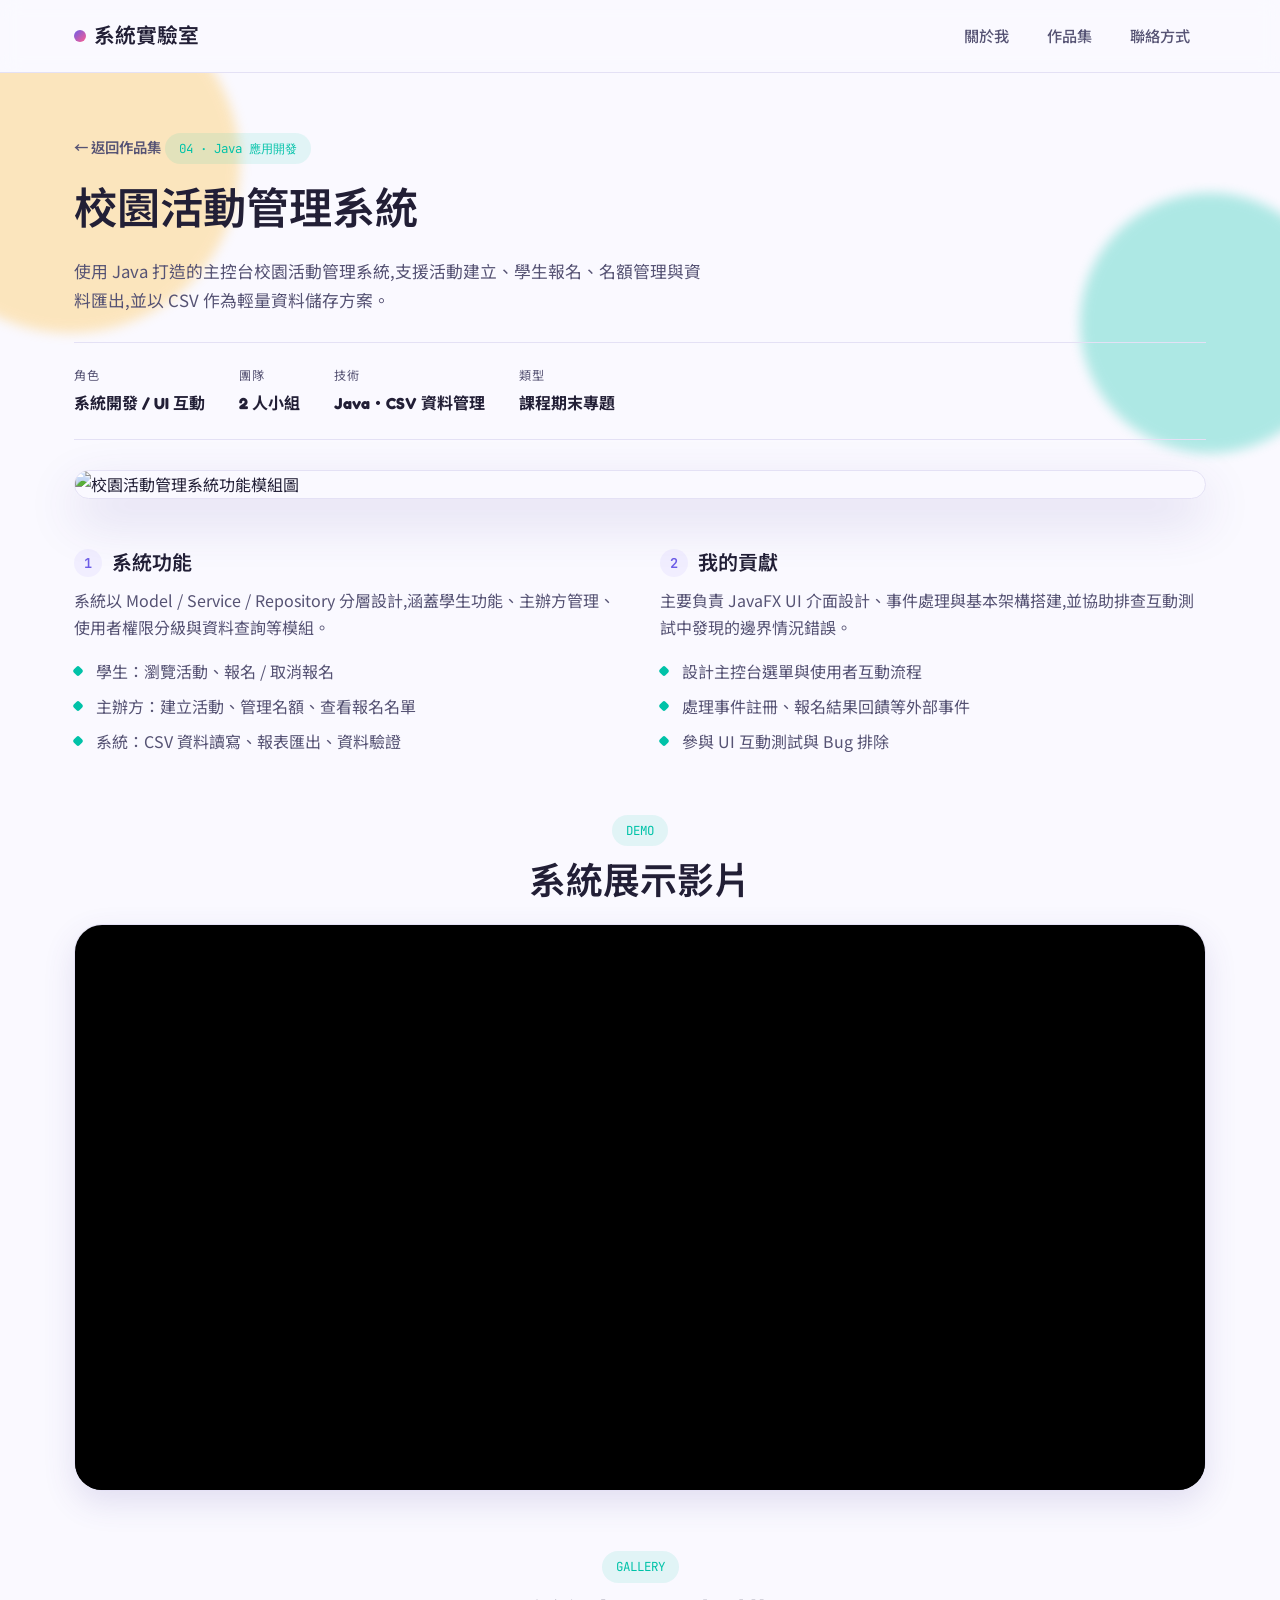
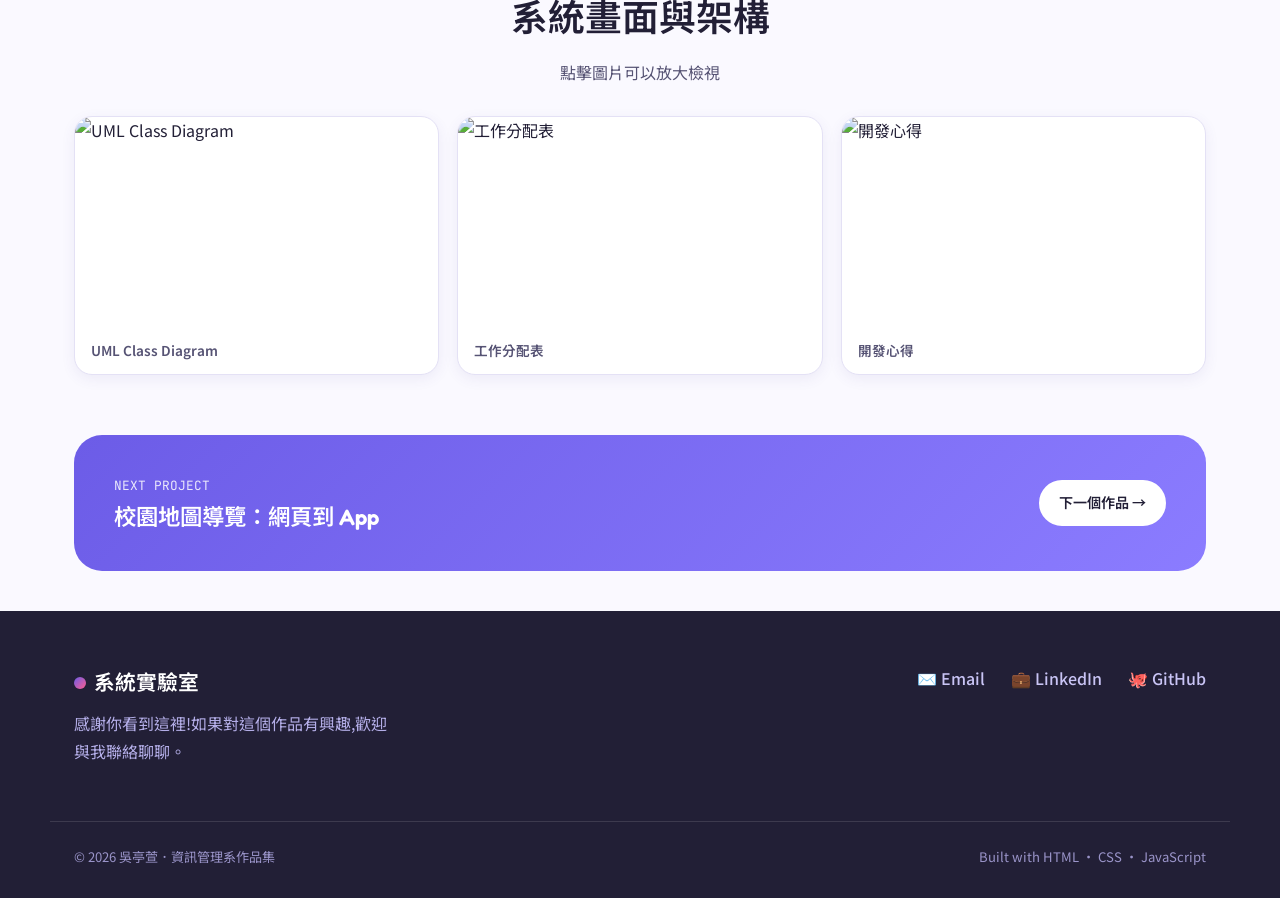
==== commit 1a7761ba: "Update campus-java.html" ====
--- a/projects/campus-java.html
+++ b/projects/campus-java.html
@@ -38,7 +38,7 @@
     </div>
 
     <div class="proj-cover reveal">
-      <img src="../assets/images/campusjava/image1.png" alt="校園活動管理系統主控台介面">
+      <img src="../assets/images/campusjava/contain.png" alt="校園活動管理系統功能模組圖">
     </div>
   </div>
 </header>
@@ -85,16 +85,16 @@
 
   <div class="gallery reveal">
     <figure>
-      <img src="../assets/images/campusjava/image1.png" alt="主控台歡迎畫面">
-      <figcaption>主控台歡迎畫面</figcaption>
+      <img src="../assets/images/campusjava/Architecture.png" alt="UML Class Diagram">
+      <figcaption>UML Class Diagram</figcaption>
     </figure>
     <figure>
-      <img src="../assets/images/campusjava/image2.png" alt="功能選單操作畫面">
-      <figcaption>功能選單操作畫面</figcaption>
+      <img src="../assets/images/campusjava/member.png" alt="工作分配表">
+      <figcaption>工作分配表</figcaption>
     </figure>
     <figure>
-      <img src="../assets/images/campusjava/image13.png" alt="UML Class Diagram 系統架構">
-      <figcaption>UML Class Diagram 系統架構</figcaption>
+      <img src="../assets/images/campusjava/sharing.png" alt="開發心得">
+      <figcaption>開發心得</figcaption>
     </figure>
   </div>
 
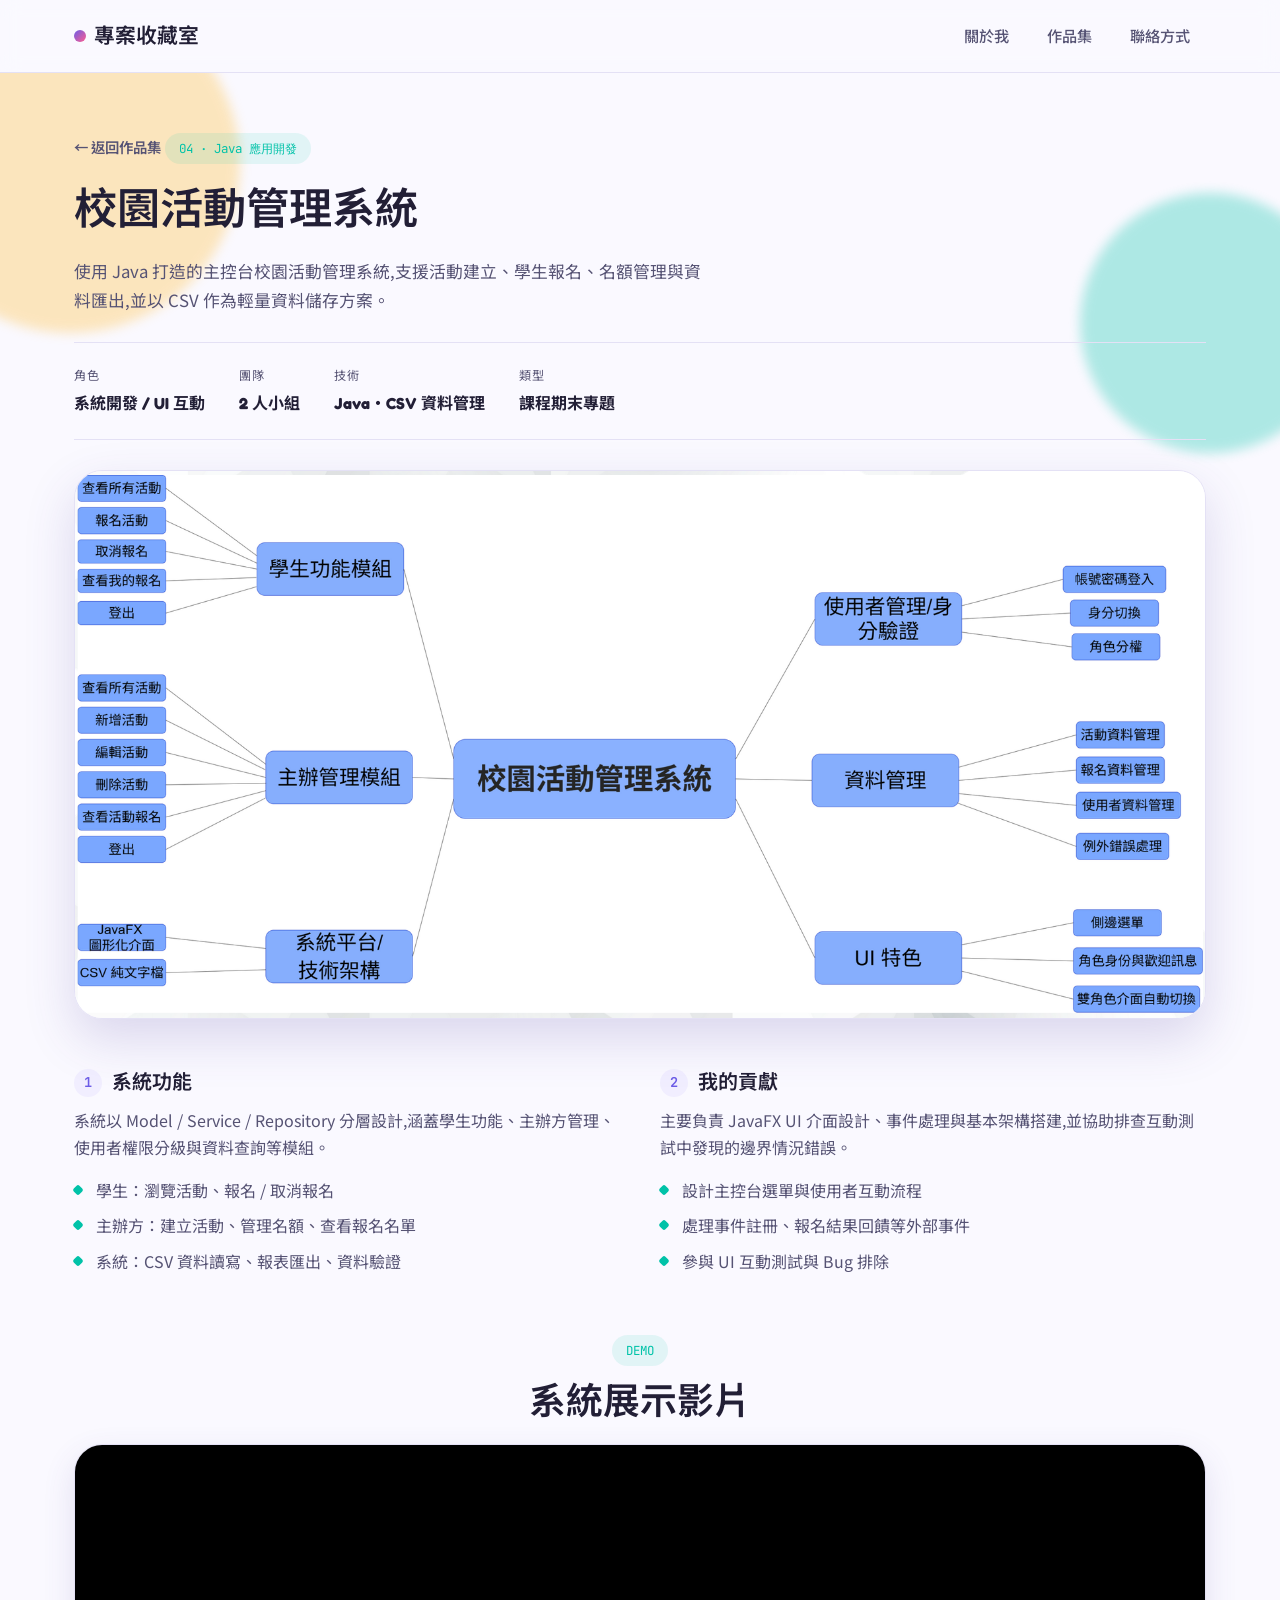
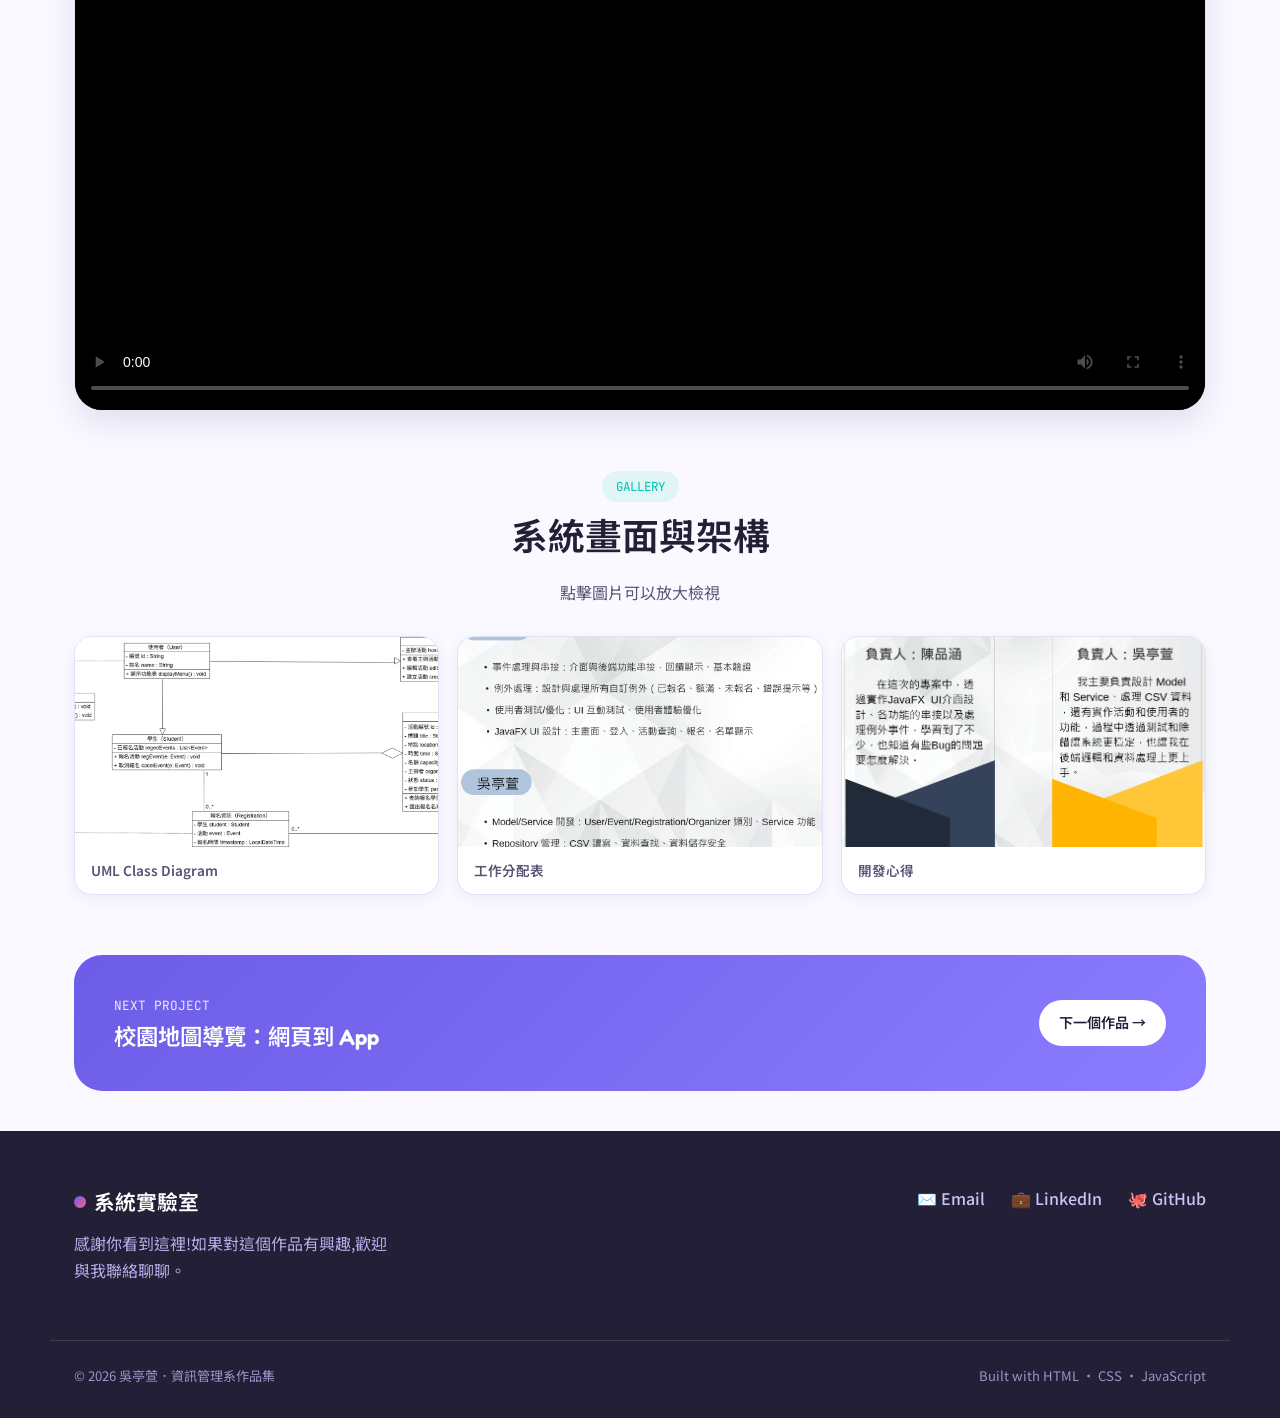
==== commit bec1649d: "Update campus-java.html" ====
--- a/projects/campus-java.html
+++ b/projects/campus-java.html
@@ -12,7 +12,7 @@
 
 <nav class="site-nav">
   <div class="container">
-    <a href="../index.html" class="brand"><span class="dot"></span>系統實驗室</a>
+    <a href="../index.html" class="brand"><span class="dot"></span>專案收藏室</a>
     <ul class="nav-links">
       <li><a href="../index.html#about">關於我</a></li>
       <li><a href="../index.html#projects">作品集</a></li>
--- a/style.css
+++ b/style.css
@@ -1,5 +1,5 @@
 /* ============================================================
-   系統實驗室 Portfolio — Design Tokens
+   專案收藏室 Portfolio — Design Tokens
    ============================================================ */
 :root {
   /* Color palette — 活潑清新 */
@@ -741,3 +741,56 @@
   .proj-meta { gap: 20px; }
   .next-project { flex-direction: column; align-items: flex-start; }
 }
+
+
+/* ============================================================
+   Restaurant project page
+   ============================================================
+.restaurant-page { --navy:#221F36; --teal:#00C2A8; --coral:#FF5D8F; --paper:#FAF9FF; background:var(--paper); }
+    .restaurant-page .site-nav { background:rgba(247,247,243,.88); }
+    .restaurant-page .section-tag { color:var(--teal); background:rgba(15,157,148,.1); }
+    .restaurant-page .nav-links a:hover { background:var(--navy); }
+    .restaurant-hero { position:relative; overflow:hidden; background:linear-gradient(135deg,#FAF9FF 0%,#F1EEFF 52%,#FFF1F6 100%); color:var(--ink); padding:88px 0 78px; border-bottom:1px solid var(--line); }
+    .restaurant-hero::before { content:""; position:absolute; width:520px; height:520px; right:-150px; top:-250px; border-radius:50%; background:var(--mint); opacity:.18; }
+    .restaurant-hero::after { content:""; position:absolute; width:300px; height:300px; left:-100px; bottom:-180px; border-radius:50%; background:var(--pink); opacity:.18; }
+    .restaurant-hero .container { position:relative; z-index:1; }
+    .back-link { color:var(--ink-soft); } .back-link:hover { color:var(--violet); }
+    .hero-layout { display:grid; grid-template-columns:1.15fr .85fr; align-items:center; gap:54px; }
+    .hero-copy h1 { font-size:clamp(2.45rem,5vw,4.6rem); letter-spacing:.02em; margin:12px 0 18px; }
+    .hero-copy p { color:var(--ink-soft); max-width:57ch; font-size:1.08rem; }
+    .hero-label { display:inline-flex; gap:9px; align-items:center; font-family:var(--font-mono); font-size:.8rem; letter-spacing:.08em; color:var(--violet); }
+    .hero-label::before { content:""; width:9px; height:9px; border-radius:50%; background:var(--pink); }
+    .hero-stats { display:grid; grid-template-columns:repeat(3,1fr); gap:10px; margin-top:32px; max-width:550px; }
+    .hero-stat { padding:15px 12px; border:1px solid var(--line); border-radius:14px; background:rgba(255,255,255,.78); box-shadow:var(--shadow-sm); }
+    .hero-stat strong { display:block; font-family:var(--font-display); font-size:1.45rem; color:var(--violet); }
+    .hero-stat span { font-size:.76rem; color:var(--ink-soft); }
+    .hero-art { padding:20px; border-radius:28px; background:#fff; box-shadow:0 24px 60px rgba(0,0,0,.24); transform:rotate(2deg); }
+    .hero-art img { width:100%; max-height:350px; object-fit:contain; }
+    .main-content { padding-top:66px; }
+    .intro { display:grid; grid-template-columns:.78fr 1.22fr; gap:34px; align-items:start; margin-bottom:78px; }
+    .intro h2 { font-size:clamp(1.8rem,3vw,2.55rem); } .intro p { color:var(--ink-soft); font-size:1.04rem; }
+    .scope-list { display:grid; grid-template-columns:repeat(2,1fr); gap:12px; }
+    .scope-item { padding:17px; border-left:4px solid var(--teal); background:#fff; border-radius:0 14px 14px 0; box-shadow:var(--shadow-sm); font-weight:700; }
+    .diagram-section { margin-bottom:82px; scroll-margin-top:90px; }
+    .diagram-heading { display:flex; align-items:end; justify-content:space-between; gap:24px; margin-bottom:26px; }
+    .diagram-heading h2 { font-size:clamp(1.65rem,3vw,2.3rem); margin:0; }
+    .diagram-heading p { color:var(--ink-soft); max-width:50ch; text-align:right; margin:0; }
+    .diagram-grid { display:grid; grid-template-columns:repeat(2,minmax(0,1fr)); gap:22px; }
+    .diagram-card { margin:0; min-width:0; background:#fff; border:1px solid #E4E1F5; border-radius:18px; overflow:hidden; box-shadow:0 9px 28px rgba(76,63,156,.08); transition:transform .25s ease,box-shadow .25s ease; }
+    .diagram-card:hover { transform:translateY(-5px); box-shadow:0 16px 36px rgba(76,63,156,.16); }
+    .diagram-card.wide { grid-column:span 2; } .diagram-card.tall img { min-height:360px; }
+    .diagram-card img { width:100%; height:310px; object-fit:contain; background:#FAF9FF; padding:15px; cursor:zoom-in; }
+    .diagram-card.wide img { height:360px; }
+    .diagram-card figcaption { display:flex; justify-content:space-between; align-items:center; gap:16px; padding:14px 18px; border-top:1px solid #E4E1F5; color:var(--navy); font-weight:700; }
+    .diagram-card figcaption span { font-family:var(--font-mono); font-weight:500; font-size:.72rem; color:var(--teal); letter-spacing:.05em; }
+    .sequence-grid { display:grid; grid-template-columns:repeat(3,minmax(0,1fr)); gap:18px; }
+    .sequence-grid .diagram-card.wide { grid-column:span 3; }
+    .sequence-grid .diagram-card img { height:270px; }
+    .sequence-grid .diagram-card.wide img { height:330px; }
+    .activity-grid { display:grid; grid-template-columns:repeat(4,minmax(0,1fr)); gap:16px; }
+    .activity-grid .diagram-card img { height:270px; padding:10px; }
+    .activity-grid .diagram-card.wide { grid-column:span 2; }
+    .activity-grid .diagram-card.wide img { height:430px; }
+    .diagram-note { background:#F1EEFF; border-radius:16px; padding:18px 22px; color:#4E3FC8; margin-top:22px; font-size:.94rem; }
+    @media (max-width:900px) { .hero-layout,.intro { grid-template-columns:1fr; } .hero-art { max-width:540px; margin:auto; } .sequence-grid { grid-template-columns:repeat(2,1fr); } .sequence-grid .diagram-card.wide { grid-column:span 2; } .activity-grid { grid-template-columns:repeat(2,1fr); } }
+    @media (max-width:620px) { .restaurant-hero { padding:58px 0; } .hero-stats { grid-template-columns:1fr; } .scope-list,.diagram-grid,.sequence-grid,.activity-grid { grid-template-columns:1fr; } .diagram-card.wide,.sequence-grid .diagram-card.wide,.activity-grid .diagram-card.wide { grid-column:span 1; } .diagram-card img,.diagram-card.wide img,.sequence-grid .diagram-card img,.sequence-grid .diagram-card.wide img,.activity-grid .diagram-card img,.activity-grid .diagram-card.wide img { height:260px; } .diagram-heading { display:block; } .diagram-heading p { text-align:left; margin-top:8px; } }
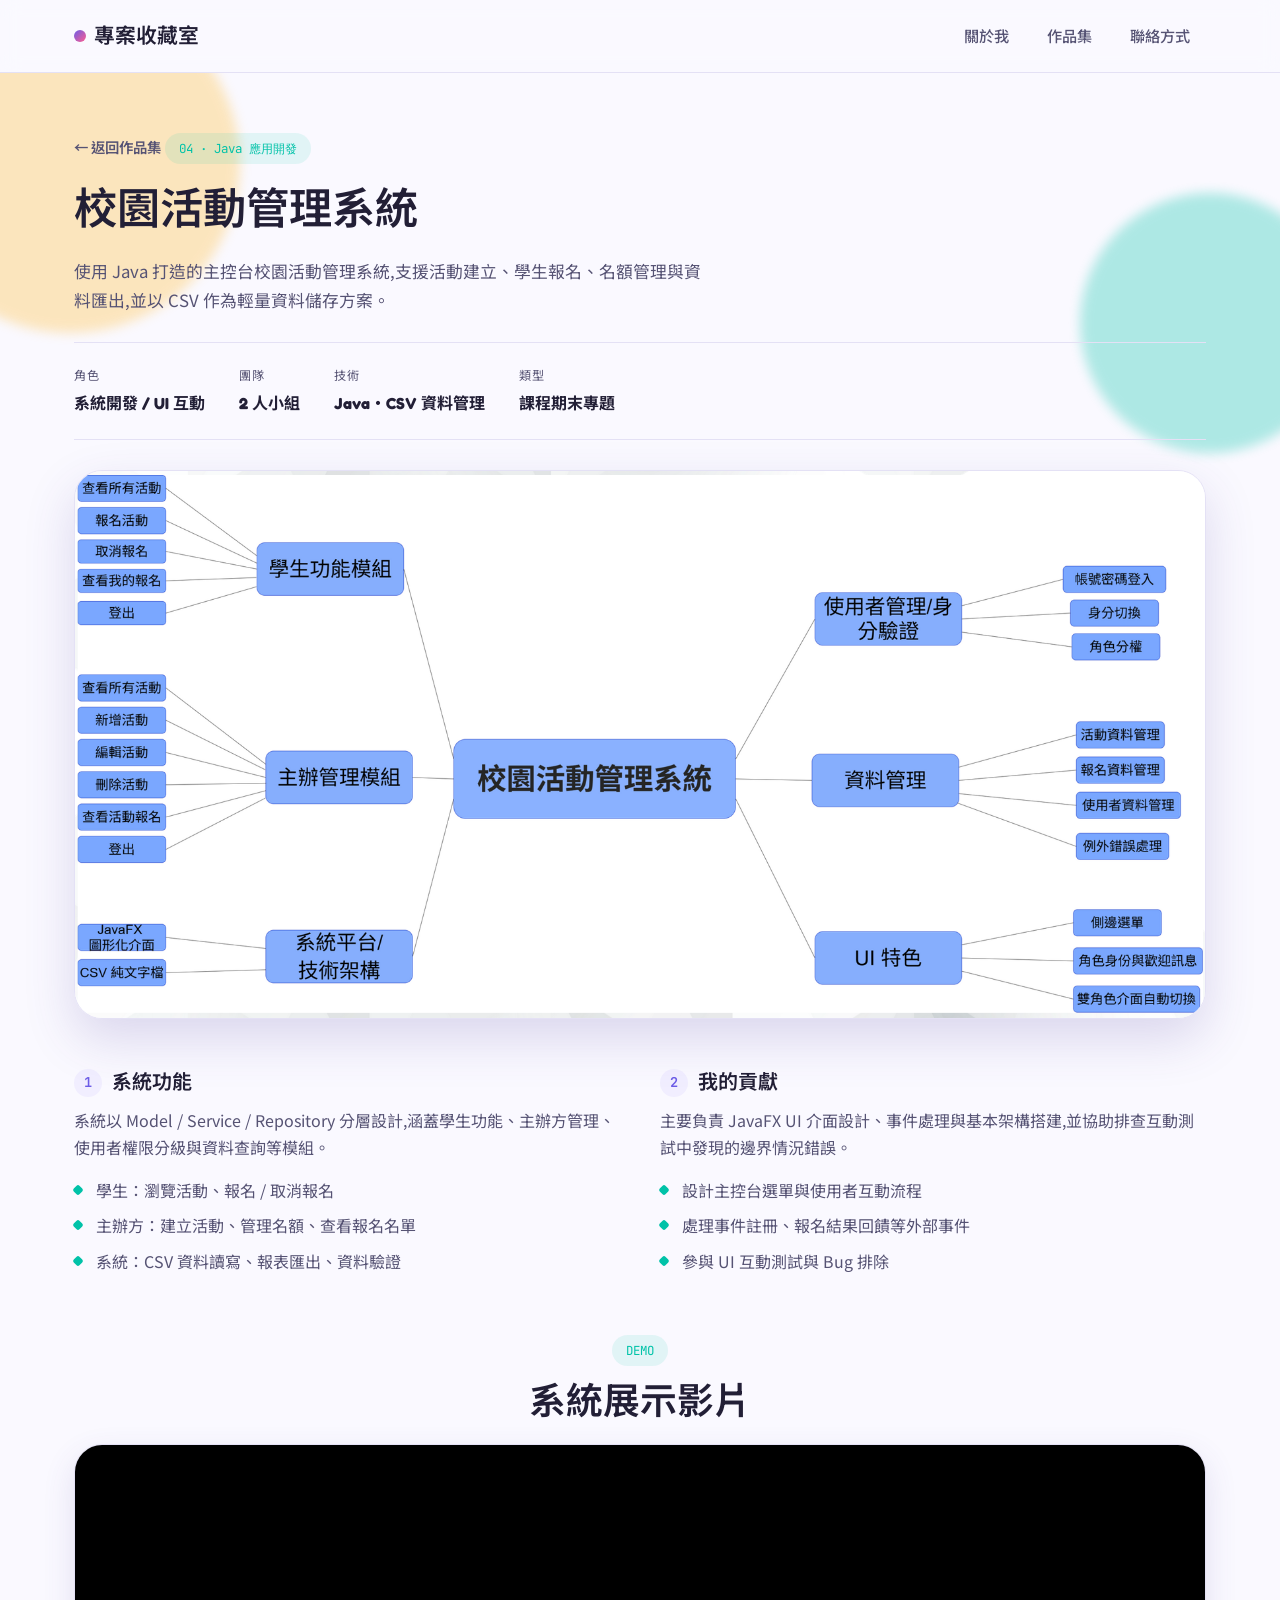
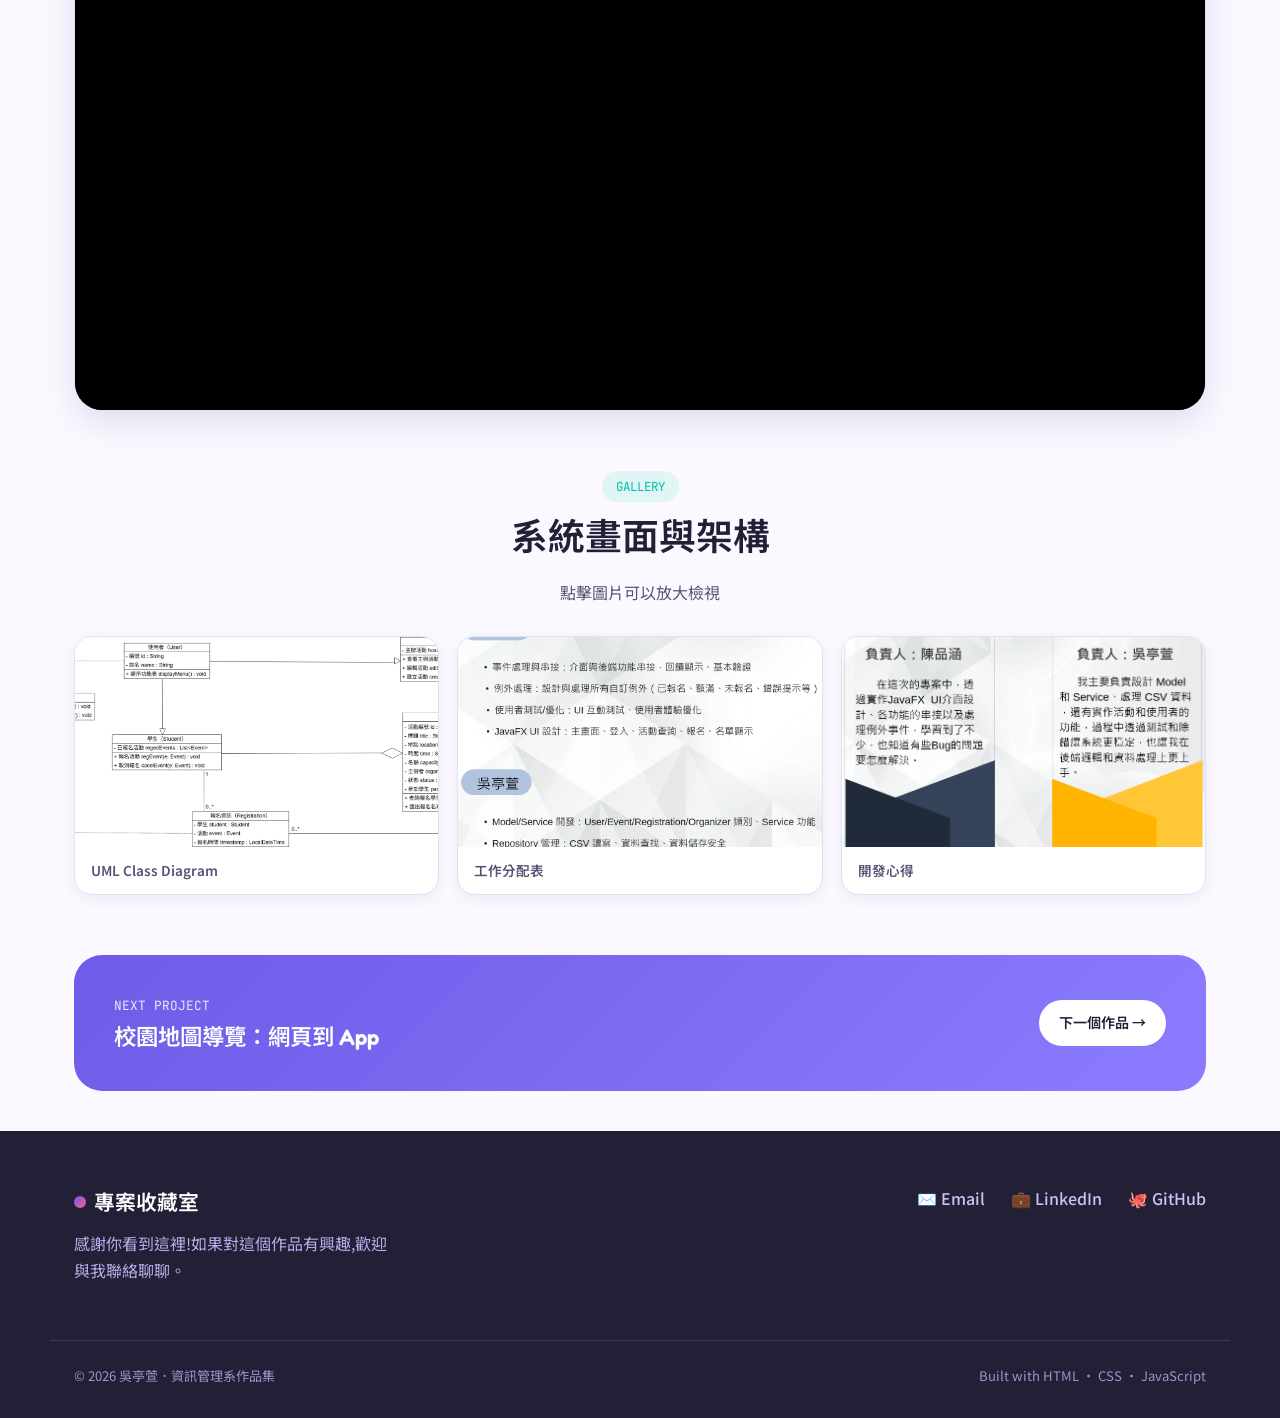
==== commit 2667af91: "Update campus-java.html" ====
--- a/projects/campus-java.html
+++ b/projects/campus-java.html
@@ -111,7 +111,7 @@
 <footer>
   <div class="container footer-inner">
     <div>
-      <div class="brand" style="color:#fff; margin-bottom:10px;"><span class="dot"></span>系統實驗室</div>
+      <div class="brand" style="color:#fff; margin-bottom:10px;"><span class="dot"></span>專案收藏室</div>
       <p style="color:#B4AEE8; max-width: 320px;">感謝你看到這裡!如果對這個作品有興趣,歡迎與我聯絡聊聊。</p>
     </div>
     <ul class="footer-links">
--- a/style.css
+++ b/style.css
@@ -742,55 +742,17 @@
   .next-project { flex-direction: column; align-items: flex-start; }
 }
 
-
-/* ============================================================
-   Restaurant project page
-   ============================================================
-.restaurant-page { --navy:#221F36; --teal:#00C2A8; --coral:#FF5D8F; --paper:#FAF9FF; background:var(--paper); }
-    .restaurant-page .site-nav { background:rgba(247,247,243,.88); }
-    .restaurant-page .section-tag { color:var(--teal); background:rgba(15,157,148,.1); }
-    .restaurant-page .nav-links a:hover { background:var(--navy); }
-    .restaurant-hero { position:relative; overflow:hidden; background:linear-gradient(135deg,#FAF9FF 0%,#F1EEFF 52%,#FFF1F6 100%); color:var(--ink); padding:88px 0 78px; border-bottom:1px solid var(--line); }
-    .restaurant-hero::before { content:""; position:absolute; width:520px; height:520px; right:-150px; top:-250px; border-radius:50%; background:var(--mint); opacity:.18; }
-    .restaurant-hero::after { content:""; position:absolute; width:300px; height:300px; left:-100px; bottom:-180px; border-radius:50%; background:var(--pink); opacity:.18; }
-    .restaurant-hero .container { position:relative; z-index:1; }
-    .back-link { color:var(--ink-soft); } .back-link:hover { color:var(--violet); }
-    .hero-layout { display:grid; grid-template-columns:1.15fr .85fr; align-items:center; gap:54px; }
-    .hero-copy h1 { font-size:clamp(2.45rem,5vw,4.6rem); letter-spacing:.02em; margin:12px 0 18px; }
-    .hero-copy p { color:var(--ink-soft); max-width:57ch; font-size:1.08rem; }
-    .hero-label { display:inline-flex; gap:9px; align-items:center; font-family:var(--font-mono); font-size:.8rem; letter-spacing:.08em; color:var(--violet); }
-    .hero-label::before { content:""; width:9px; height:9px; border-radius:50%; background:var(--pink); }
-    .hero-stats { display:grid; grid-template-columns:repeat(3,1fr); gap:10px; margin-top:32px; max-width:550px; }
-    .hero-stat { padding:15px 12px; border:1px solid var(--line); border-radius:14px; background:rgba(255,255,255,.78); box-shadow:var(--shadow-sm); }
-    .hero-stat strong { display:block; font-family:var(--font-display); font-size:1.45rem; color:var(--violet); }
-    .hero-stat span { font-size:.76rem; color:var(--ink-soft); }
-    .hero-art { padding:20px; border-radius:28px; background:#fff; box-shadow:0 24px 60px rgba(0,0,0,.24); transform:rotate(2deg); }
-    .hero-art img { width:100%; max-height:350px; object-fit:contain; }
-    .main-content { padding-top:66px; }
-    .intro { display:grid; grid-template-columns:.78fr 1.22fr; gap:34px; align-items:start; margin-bottom:78px; }
-    .intro h2 { font-size:clamp(1.8rem,3vw,2.55rem); } .intro p { color:var(--ink-soft); font-size:1.04rem; }
-    .scope-list { display:grid; grid-template-columns:repeat(2,1fr); gap:12px; }
-    .scope-item { padding:17px; border-left:4px solid var(--teal); background:#fff; border-radius:0 14px 14px 0; box-shadow:var(--shadow-sm); font-weight:700; }
-    .diagram-section { margin-bottom:82px; scroll-margin-top:90px; }
-    .diagram-heading { display:flex; align-items:end; justify-content:space-between; gap:24px; margin-bottom:26px; }
-    .diagram-heading h2 { font-size:clamp(1.65rem,3vw,2.3rem); margin:0; }
-    .diagram-heading p { color:var(--ink-soft); max-width:50ch; text-align:right; margin:0; }
-    .diagram-grid { display:grid; grid-template-columns:repeat(2,minmax(0,1fr)); gap:22px; }
-    .diagram-card { margin:0; min-width:0; background:#fff; border:1px solid #E4E1F5; border-radius:18px; overflow:hidden; box-shadow:0 9px 28px rgba(76,63,156,.08); transition:transform .25s ease,box-shadow .25s ease; }
-    .diagram-card:hover { transform:translateY(-5px); box-shadow:0 16px 36px rgba(76,63,156,.16); }
-    .diagram-card.wide { grid-column:span 2; } .diagram-card.tall img { min-height:360px; }
-    .diagram-card img { width:100%; height:310px; object-fit:contain; background:#FAF9FF; padding:15px; cursor:zoom-in; }
-    .diagram-card.wide img { height:360px; }
-    .diagram-card figcaption { display:flex; justify-content:space-between; align-items:center; gap:16px; padding:14px 18px; border-top:1px solid #E4E1F5; color:var(--navy); font-weight:700; }
-    .diagram-card figcaption span { font-family:var(--font-mono); font-weight:500; font-size:.72rem; color:var(--teal); letter-spacing:.05em; }
-    .sequence-grid { display:grid; grid-template-columns:repeat(3,minmax(0,1fr)); gap:18px; }
-    .sequence-grid .diagram-card.wide { grid-column:span 3; }
-    .sequence-grid .diagram-card img { height:270px; }
-    .sequence-grid .diagram-card.wide img { height:330px; }
-    .activity-grid { display:grid; grid-template-columns:repeat(4,minmax(0,1fr)); gap:16px; }
-    .activity-grid .diagram-card img { height:270px; padding:10px; }
-    .activity-grid .diagram-card.wide { grid-column:span 2; }
-    .activity-grid .diagram-card.wide img { height:430px; }
-    .diagram-note { background:#F1EEFF; border-radius:16px; padding:18px 22px; color:#4E3FC8; margin-top:22px; font-size:.94rem; }
-    @media (max-width:900px) { .hero-layout,.intro { grid-template-columns:1fr; } .hero-art { max-width:540px; margin:auto; } .sequence-grid { grid-template-columns:repeat(2,1fr); } .sequence-grid .diagram-card.wide { grid-column:span 2; } .activity-grid { grid-template-columns:repeat(2,1fr); } }
-    @media (max-width:620px) { .restaurant-hero { padding:58px 0; } .hero-stats { grid-template-columns:1fr; } .scope-list,.diagram-grid,.sequence-grid,.activity-grid { grid-template-columns:1fr; } .diagram-card.wide,.sequence-grid .diagram-card.wide,.activity-grid .diagram-card.wide { grid-column:span 1; } .diagram-card img,.diagram-card.wide img,.sequence-grid .diagram-card img,.sequence-grid .diagram-card.wide img,.activity-grid .diagram-card img,.activity-grid .diagram-card.wide img { height:260px; } .diagram-heading { display:block; } .diagram-heading p { text-align:left; margin-top:8px; } }
+/* T16 responsive diagram gallery — preserves each diagram's aspect ratio */
+.t16-gallery { grid-template-columns:repeat(12,minmax(0,1fr)); grid-auto-flow:dense; align-items:start; }
+.t16-gallery figure { grid-column:span 4; }
+.t16-gallery figure.wide { grid-column:span 6; }
+.t16-gallery figure.extra-wide { grid-column:span 12; }
+.t16-gallery figure.tall { grid-column:span 4; }
+.t16-gallery img { height:220px; object-fit:contain; background:#fbfcfc; }
+.t16-gallery figure.wide img { height:250px; }
+.t16-gallery figure.extra-wide img { height:330px; }
+.t16-gallery figure.tall img { height:360px; }
+.t16-gallery figure.tall-wide { grid-column:span 6; }
+.t16-gallery figure.tall-wide img { height:430px; }
+@media (max-width:880px) { .t16-gallery { grid-template-columns:repeat(6,minmax(0,1fr)); } .t16-gallery figure { grid-column:span 3; } .t16-gallery figure.wide,.t16-gallery figure.tall-wide { grid-column:span 6; } .t16-gallery figure.extra-wide { grid-column:span 6; } }
+@media (max-width:620px) { .t16-gallery { grid-template-columns:1fr; } .t16-gallery figure,.t16-gallery figure.wide,.t16-gallery figure.extra-wide,.t16-gallery figure.tall,.t16-gallery figure.tall-wide { grid-column:span 1; } .t16-gallery img,.t16-gallery figure.wide img,.t16-gallery figure.extra-wide img,.t16-gallery figure.tall img,.t16-gallery figure.tall-wide img { height:260px; } }
